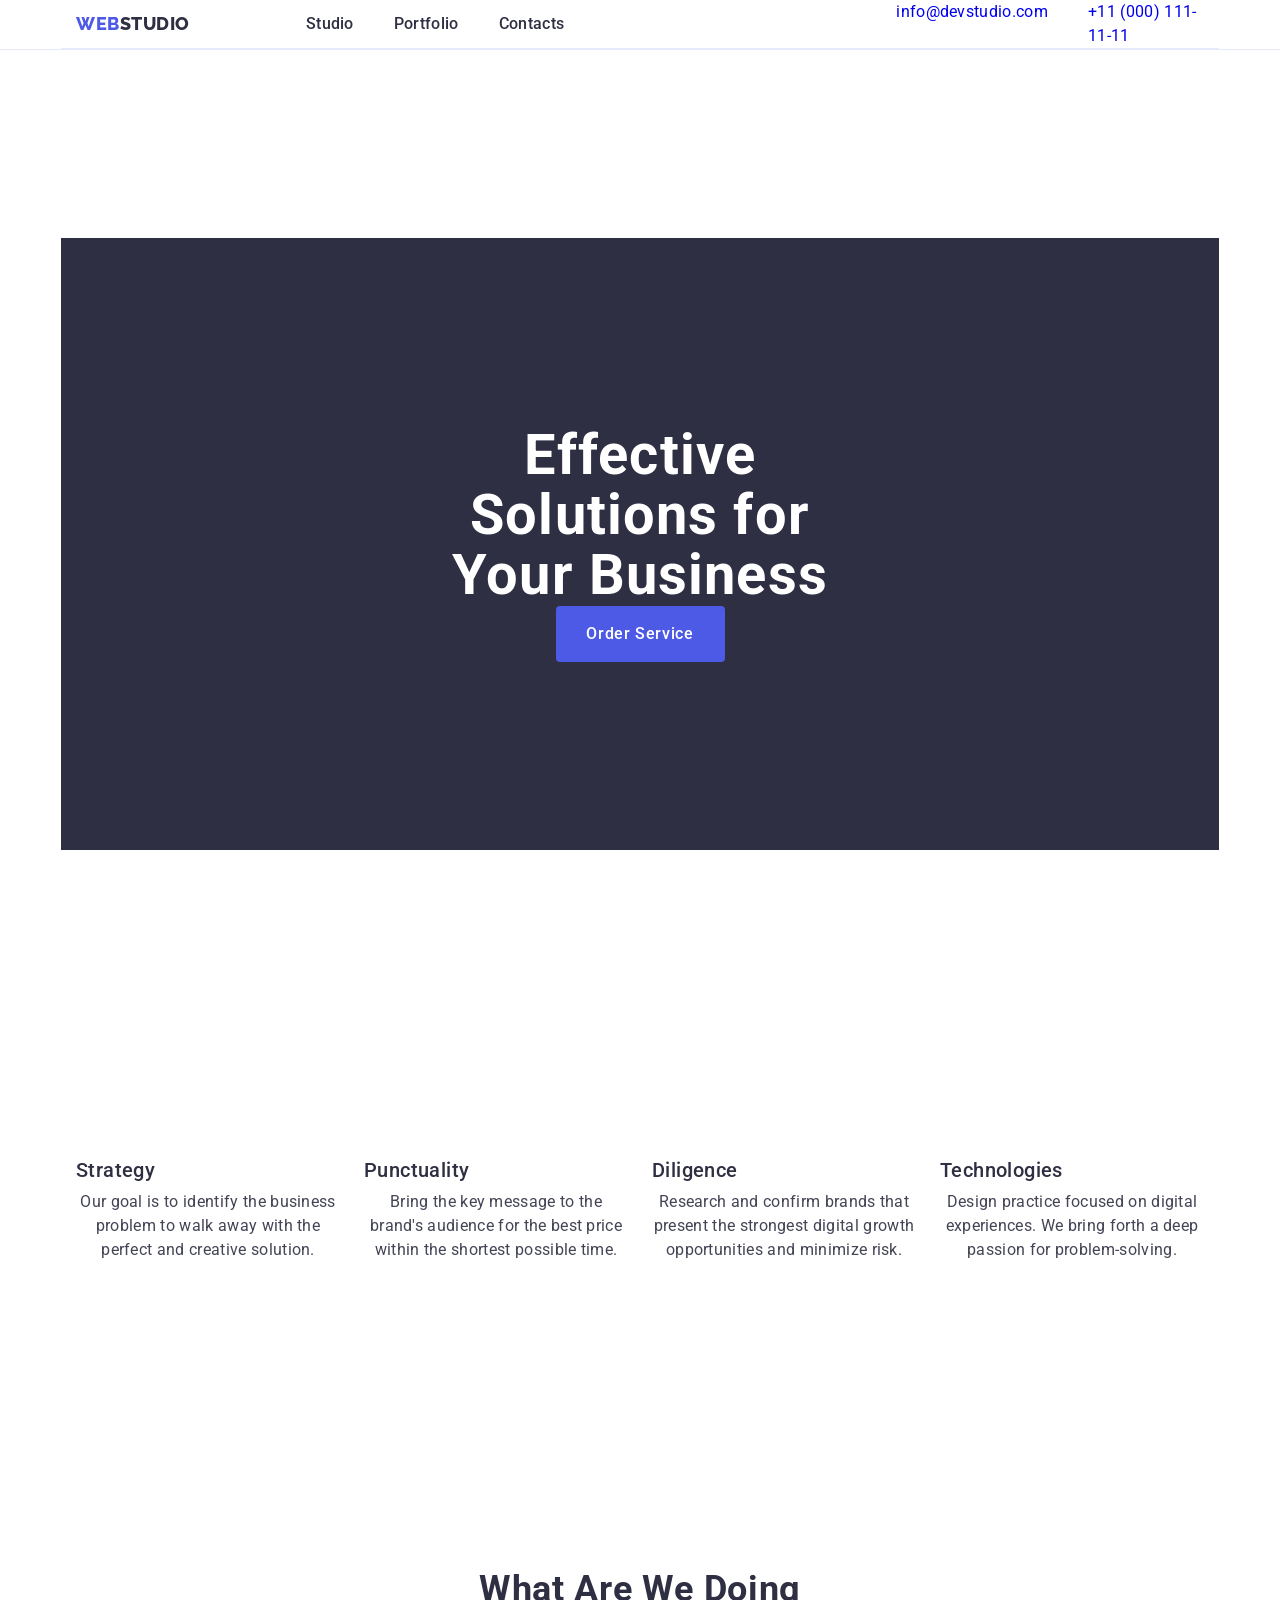
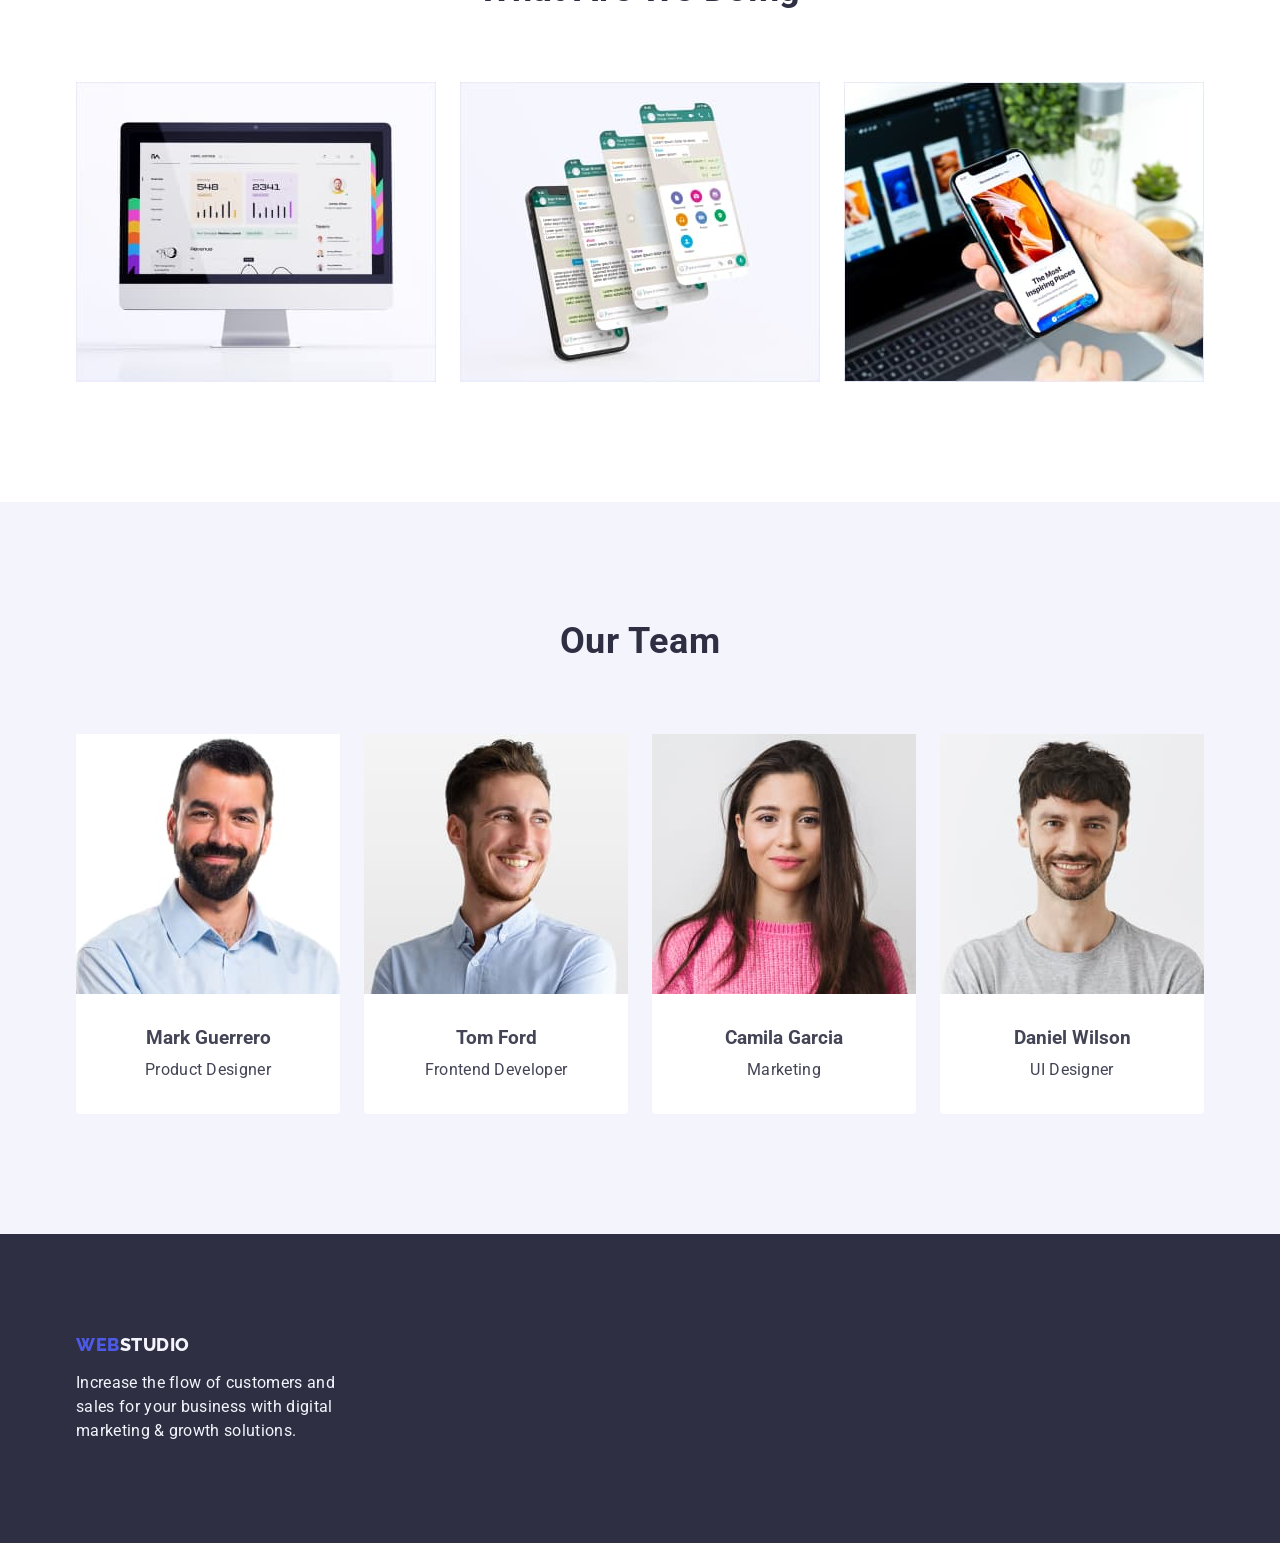
==== index.html @ 6be4f55e "17.12 last" ====
<!DOCTYPE html>
<html lang="en">
  <head>
    <meta charset="UTF-8" />
    <meta name="viewport" content="width=device-width, initial-scale=1.0" />
    <title>Studio</title>
    <link rel="preconnect" href="https://fonts.googleapis.com" />
    <link rel="preconnect" href="https://fonts.gstatic.com" crossorigin />
    <link
      rel="stylesheet"
      href="https://cdnjs.cloudflare.com/ajax/libs/modern-normalize/2.0.0/modern-normalize.min.css"
    />
    <link
      href="https://fonts.googleapis.com/css2?family=Raleway:wght@800&family=Roboto:wght@400;500;700;900&display=swap"
      rel="stylesheet"
    />
    <link rel="stylesheet" href="./css/styles.css" />
  </head>
  <body>
    <header class="header-zero">
      <div class="header container">
        <nav class="menu">
          <a class="logo link" href="./index.html"
            >Web<span class="studio">Studio</span></a
          >
          <ul class="list list-menu">
            <li>
              <a class="list-nav link" href="./index.html">Studio</a>
            </li>
            <li>
              <a class="list-nav link" href="./portfolio.html">Portfolio</a>
            </li>
            <li><a class="list-nav link" href="">Contacts</a></li>
          </ul>
        </nav>
        <address class="adress">
          <ul class="adress-list list">
            <li class="adress-adds">
              <a class="link" href="mailto:info@devstudio.com"
                >info@devstudio.com</a
              >
            </li>
            <li class="adress-adds">
              <a class="link" href="tel:+110001111111">+11 (000) 111-11-11</a>
            </li>
          </ul>
        </address>
      </div>
    </header>
    <main>
      <section class="section">
        <div class="container section-one">
          <h1 class="header-one container">
            Effective Solutions for Your Business
          </h1>
          <button class="button-one" type="button">Order Service</button>
        </div>
      </section>
      <section class="section-two section">
        <div class="container">
          <h2 class="visually-hidden">Our strengths</h2>
          <ul class="list list-one">
            <li class="list-ones">
              <h3 class="header-two">Strategy</h3>
              <p class="section-two-text">
                Our goal is to identify the business problem to walk away with
                the perfect and creative solution.
              </p>
            </li>
            <li class="list-ones">
              <h3 class="header-two">Punctuality</h3>
              <p class="section-two-text">
                Bring the key message to the brand's audience for the best price
                within the shortest possible time.
              </p>
            </li>
            <li class="list-ones">
              <h3 class="header-two">Diligence</h3>
              <p class="section-two-text">
                Research and confirm brands that present the strongest digital
                growth opportunities and minimize risk.
              </p>
            </li>
            <li class="list-ones">
              <h3 class="header-two">Technologies</h3>
              <p class="section-two-text">
                Design practice focused on digital experiences. We bring forth a
                deep passion for problem-solving.
              </p>
            </li>
          </ul>
        </div>
      </section>
      <section class="section-three section">
        <div class="container">
          <h2 class="header-three">What are we doing</h2>
          <ul class="list list-one">
            <li class="list-ones">
              <img
                src="./images/img.a.a.jpg"
                alt="computer"
                width="360"
                height="300"
              />
            </li>
            <li class="list-ones">
              <img
                src="./images/img.a.b.jpg"
                alt="phone wallpaper"
                width="360"
                height="300"
              />
            </li>
            <li class="list-ones">
              <img
                src="./images/img.a.c.jpg"
                alt=" phone wallpaper"
                width="360"
                height="300"
              />
            </li>
          </ul>
        </div>
      </section>
      <section class="section-four section">
        <div class="container">
          <h2 class="header-three">Our Team</h2>
          <ul class="list list-one">
            <li class="photo-employee">
              <img
                src="./images/img.a.d.jpg"
                alt="Photo of Mark Guerrero"
                width="264"
                height="260"
              />
              <div class="name">
                <h3 class="header-three-a">Mark Guerrero</h3>
                <p class="section-two-text">Product Designer</p>
              </div>
            </li>
            <li class="photo-employee">
              <img
                src="./images/img.a.e.jpg"
                alt="Photo of Tom Ford"
                width="264"
                height="260"
              />
              <div class="name">
                <h3 class="header-three-a">Tom Ford</h3>
                <p class="section-two-text">Frontend Developer</p>
              </div>
            </li>
            <li class="photo-employee">
              <img
                src="./images/img.a.f.jpg"
                alt="Photo of Camila Garcia"
                width="264"
                height="260"
              />
              <div class="name">
                <h3 class="header-three-a">Camila Garcia</h3>
                <p class="section-two-text">Marketing</p>
              </div>
            </li>
            <li class="photo-employee">
              <img
                src="./images/img.a.g.jpg"
                alt="Daniel Wilson"
                width="264"
                height="260"
              />
              <div class="name">
                <h3 class="header-three-a">Daniel Wilson</h3>
                <p class="section-two-text">UI Designer</p>
              </div>
            </li>
          </ul>
        </div>
      </section>
    </main>
    <footer class="footer">
      <div class="container">
        <a class="link logo logo-bottom" href="./index.html"
          >Web<span class="studio-a">Studio</span></a
        >
        <p class="footer-text-a">
          Increase the flow of customers and <br />
          sales for your business with digital<br />
          marketing & growth solutions.
        </p>
      </div>
    </footer>
  </body>
</html>
---- css/styles.css ----
:root {
  --primary-brand: #4d5ae5;
  --pressed-state: #404bbf;
  --dark: #2e2f42;
  --adress: #fafafe;
  --white: #fff;
  --SLATE: #434455;
  --cloud: #f4f4fd;
  --cornflower: #e7e9fc;
}
* {
  margin: 0;
  padding: 0;
}
body {
  font-family: "Roboto", sans-serif;
  color: var(--SLATE, #434455);
  line-height: 24px;
  background-color: #fff;
}
ul {
  list-style-type: none;
}
img {
  display: block;
}
.adress {
  font-style: normal;
  padding: 24 0;
}
.adress-adds {
  letter-spacing: 0.02em;
  color: var(--SLATE);
  font-size: 16px;
  line-height: 1.5;
}
.adress-adds:hover {
  color: var(--pressed-state);
}
.adress-adds:focus {
  color: var(--pressed-state);
}
.adress-list {
  gap: 40px;
  display: flex;
}
.button-one {
  background-color: var(--primary-brand);
  font-family: Roboto, sans-serif;
  font-size: 16px;
  font-weight: 500;
  letter-spacing: 0.04em;
  line-height: 1.5;
  color: var(--white);
  text-align: center;
  cursor: pointer;
  display: block;
  min-width: 169px;
  height: 56px;
  border: none;
  border-radius: 4px;
  margin: 0 auto;
}
.button-one:hover {
  background-color: var(--pressed-state);
}
.button-one:focus {
  background-color: var(--pressed-state);
}
.button {
  background-color: var(--cloud);
  font-family: Roboto, sans-serif;
  font-size: 16px;
  font-weight: 500;
  letter-spacing: 0.04em;
  line-height: 1.5;
  color: var(--primary-brand);
  text-align: center;
  cursor: pointer;
  padding: 12px 24px 12px;
  border: 1px solid var(--cornflower);
  border-radius: 4px;
}
.button:hover {
  color: var(--white);
  background-color: var(--pressed-state);
  border: 1px solid transparent;
}
.button:focus {
  color: var(--white);
  background-color: var(--pressed-state);
  padding: 100px 0 100px;
  border: 1px solid transparent;
}
.border {
  padding: 32px 16px;
  border: 1px solid var(--cornflower);
  border-top: none;
}
.container {
  margin: 0 auto;
  justify-content: center;
  width: 1158px;
  padding: 0 15px;
}
.footer {
  background-color: var(--dark);
  padding: 100px 0 100px;
}

.footer-text-a {
  color: var(--cloud, #f4f4fd);
  line-height: 1.5;
  letter-spacing: 0.02em;
  max-width: 264px;
}
.header-zero {
  border-bottom: 1px solid #e7e9fc;
}
.header {
  list-style: none;
  display: flex;
  margin: 0 auto;
  border-bottom: 1px solid var(--CORNFLOWER, #e7e9fc);
  background: var(--WHITE, #fff);
  gap: 332px;
}
.header-one {
  font-size: 56px;
  line-height: 1.07;
  text-align: center;
  letter-spacing: 0.02em;
  color: var(--white);
  max-width: 496px;
  margin-bottom: 8px;
  margin: 0 auto;
}

.header-two {
  font-weight: 500;
  font-size: 20px;
  line-height: 1.2;
  letter-spacing: 0.02em;
  color: var(--dark);
  margin-bottom: 8px;
}
.header-three {
  font-size: 36px;
  line-height: 1.11;
  text-align: center;
  letter-spacing: 0.02em;
  text-transform: capitalize;
  color: var(--dark);
  margin-bottom: 72px;
}
.header-three-a {
  margin-bottom: 8px;
  text-align: center;
}
.header-four {
  font-weight: 500;
  font-size: 20px;
  line-height: 1.2;
  letter-spacing: 0.02em;
  color: var(--dark);
}
.list {
  list-style: none;
  display: flex;
  flex-direction: row;
}
.list-menu {
  display: flex;
  gap: 40px;
}

.list-one {
  display: flex;
  gap: 24px;
}
.list-two {
  display: flex;
  gap: 24px;
  margin-bottom: 72px;
  justify-content: center;
}
.list-three {
  display: flex;
  flex-wrap: wrap;
  column-gap: 24px;
  row-gap: 48px;
}
.list-threes {
  width: calc((100% - 48px) / 3);
}
.list-ones {
  width: calc((100% - 3 * 16px) / 3);
}
.list-twos {
  width: calc((100% - 72px) / 4);
  border-radius: 0px 0px 4px 4px;
}
.list-nav {
  color: var(--SLATE);
  font-weight: 500;
  font-size: 16px;
  line-height: 1.5;
  letter-spacing: 0.02em;
  color: var(--dark);
  padding: 24px 0 24px;
}
.list-nav:hover {
  color: var(--pressed-state);
}
.list-nav:focus {
  color: var(--pressed-state);
}
.link {
  text-decoration: none;
}
.logo {
  font-family: "Raleway", sans-serif;
  font-weight: 800;
  font-size: 18px;
  line-height: 1.17;
  letter-spacing: 0.03em;
  text-transform: uppercase;
  color: var(--primary-brand, #4d5ae5);
  margin-right: 76px;
}
.logo-bottom {
  display: inline-block;
  margin-bottom: 16px;
}
.menu {
  display: flex;
  align-items: center;
  gap: 40px;
}
.name {
  padding: 32px 0px;
}
.photo-employee {
  background-color: var(--white);
  width: calc((100% - 72px) / 4);
  border-radius: 0px 0px 4px 4px;
}
.photo-title {
  font-weight: 500;
  font-size: 20px;
  line-height: 1.2;
  letter-spacing: 0.02em;
  color: var(--dark);
  margin-bottom: 8px;
}
.photo-type {
  font-size: 16px;
  line-height: 1.5;
  letter-spacing: 0.02em;
  color: var(--SLATE);
}
.section {
  padding: 188px 0;
}
.section-a {
  padding-top: 96px;
  padding-bottom: 120px;
}
.section-one {
  background-color: var(--dark);
  padding-top: 188px;
  padding-bottom: 188px;
}
.section-two {
  padding: 120px 0;
}
.section-two-text {
  font-size: 16px;
  line-height: 1.5;
  letter-spacing: 0.02em;
  color: var(--SLATE);
  text-align: center;
}
.section-three {
  padding-bottom: 120px;
}
.section-four {
  background-color: var(--cloud);
  padding: 120px 0 120px;
}
.studio {
  color: var(--dark, #2e2f42);
}
.studio-a {
  color: var(--cloud);
}
.visually-hidden {
  position: absolute;
  width: 1px;
  height: 1px;
  margin: -1px;
  border: 0;
  padding: 0;
  white-space: nowrap;
  clip-path: inset(100%);
  clip: rect(0 0 0 0);
  overflow: hidden;
}
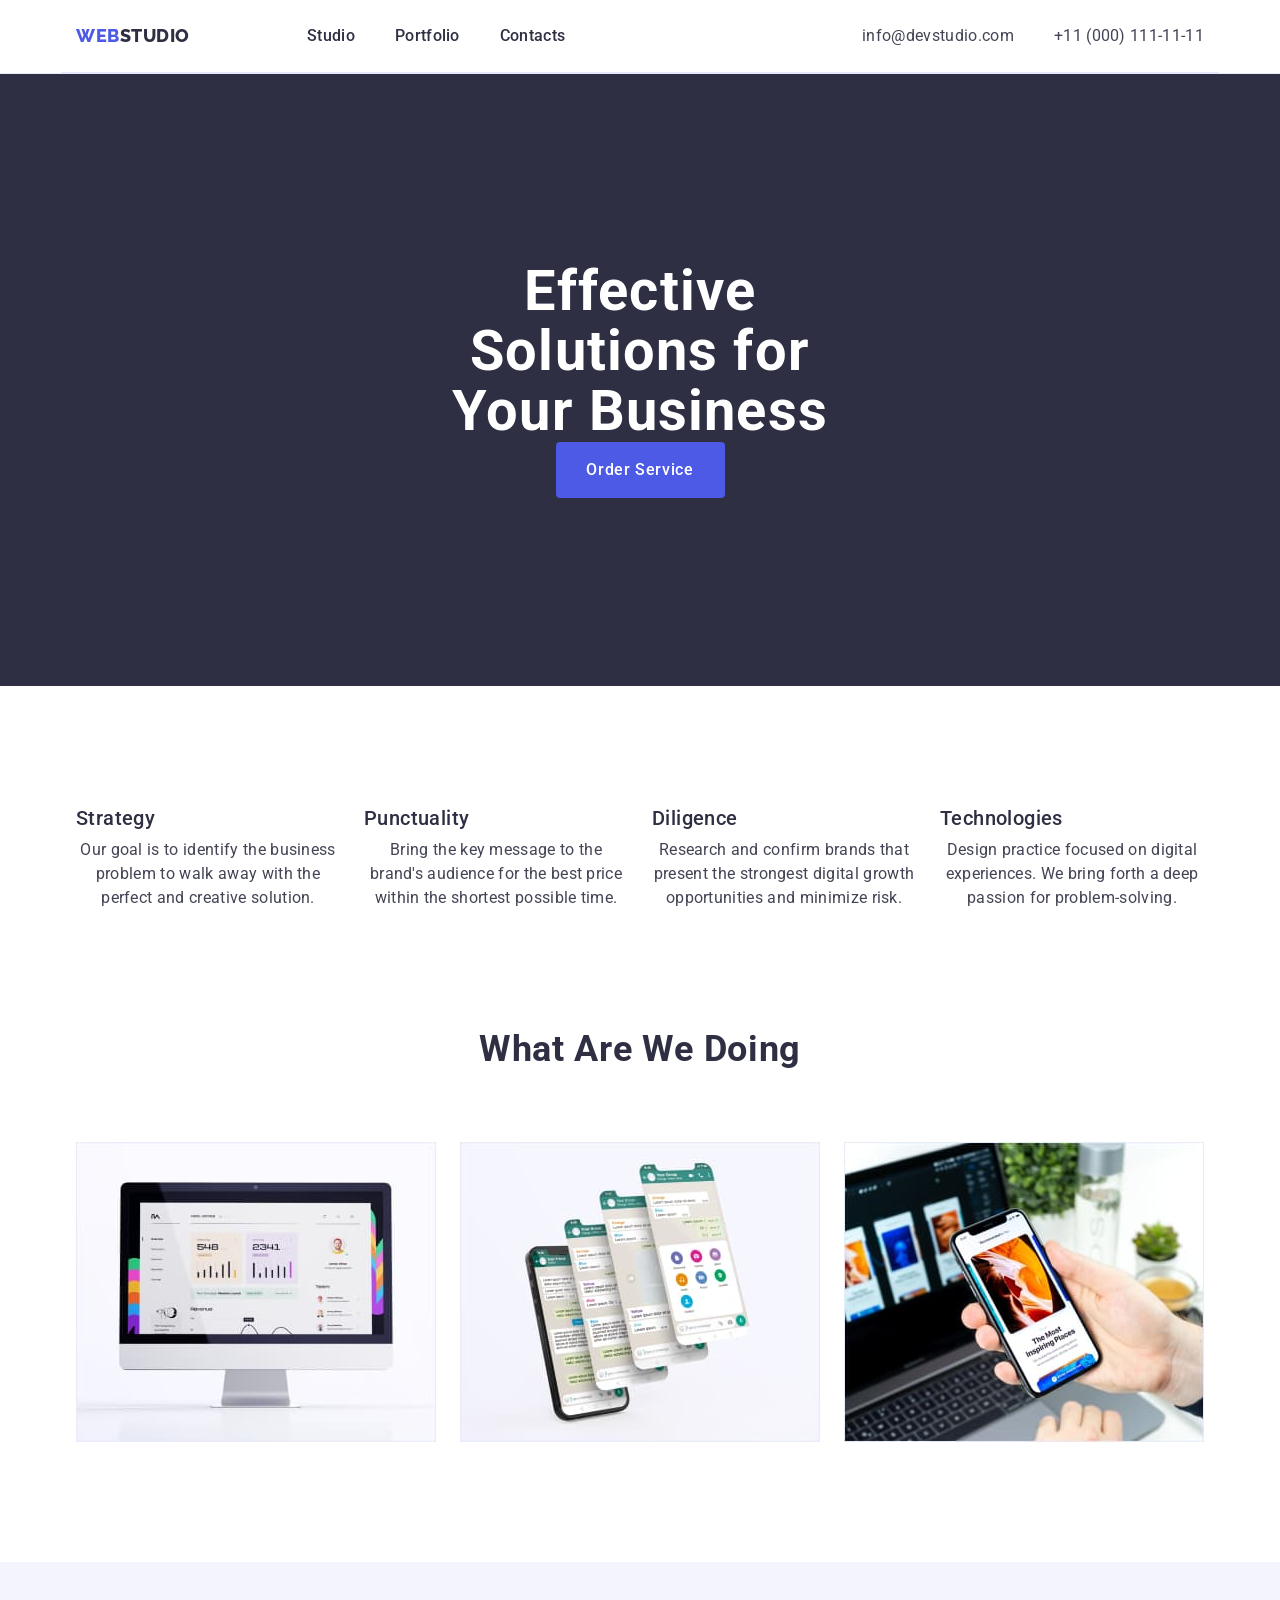
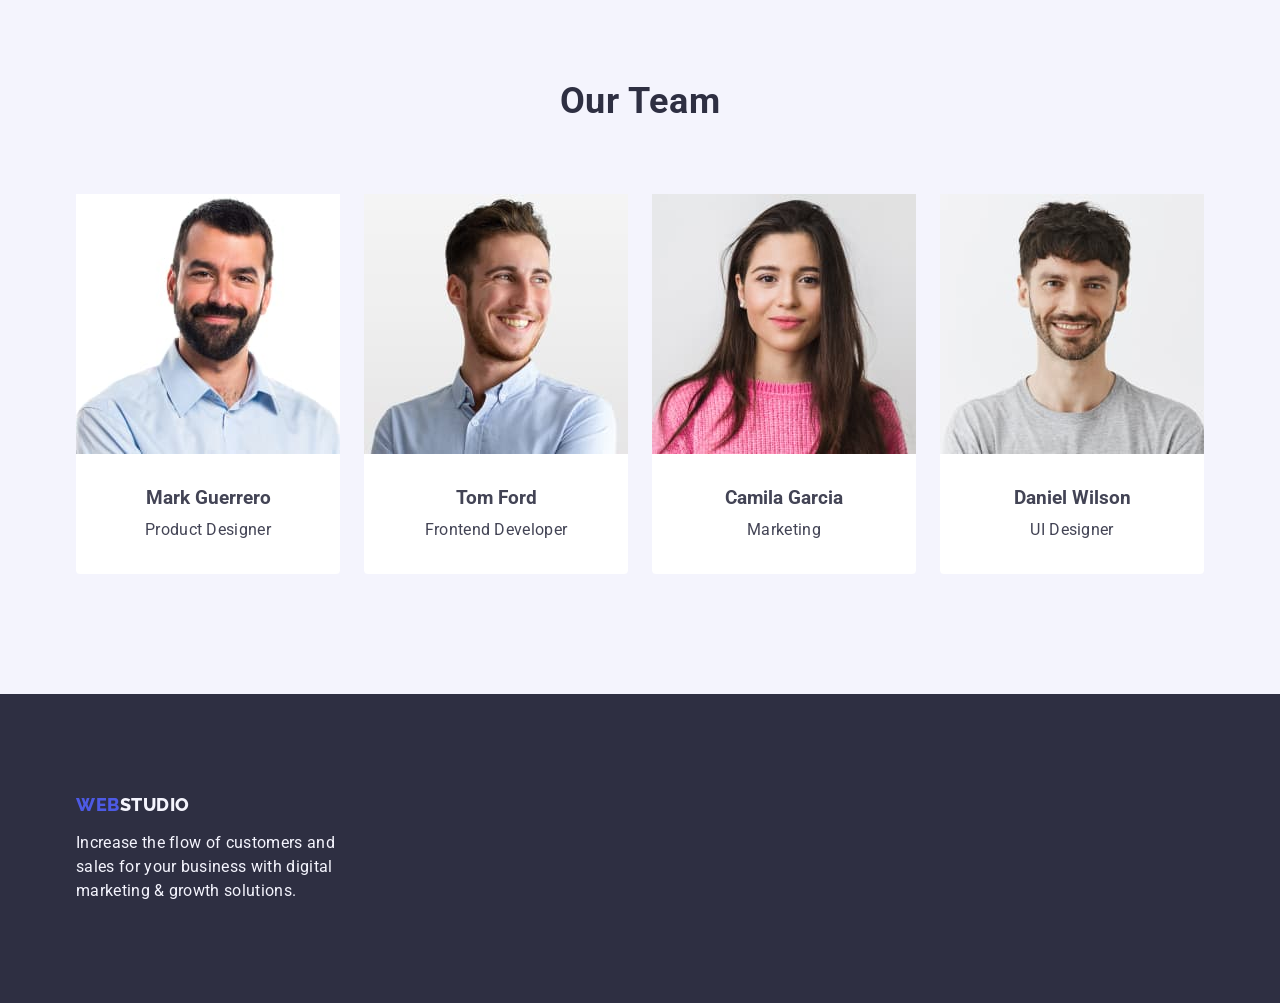
==== commit ad6771ac: "31.12" ====
--- a/index.html
+++ b/index.html
@@ -35,28 +35,30 @@
         </nav>
         <address class="adress">
           <ul class="adress-list list">
-            <li class="adress-adds">
-              <a class="link" href="mailto:info@devstudio.com"
+            <li>
+              <a class="link address-link" href="mailto:info@devstudio.com"
                 >info@devstudio.com</a
               >
             </li>
-            <li class="adress-adds">
-              <a class="link" href="tel:+110001111111">+11 (000) 111-11-11</a>
+            <li>
+              <a class="link address-link" href="tel:+110001111111"
+                >+11 (000) 111-11-11</a
+              >
             </li>
           </ul>
         </address>
       </div>
     </header>
     <main>
-      <section class="section">
-        <div class="container section-one">
+      <section class="section-one">
+        <div class="container">
           <h1 class="header-one container">
             Effective Solutions for Your Business
           </h1>
           <button class="button-one" type="button">Order Service</button>
         </div>
       </section>
-      <section class="section-two section">
+      <section class="section-two">
         <div class="container">
           <h2 class="visually-hidden">Our strengths</h2>
           <ul class="list list-one">
@@ -91,7 +93,7 @@
           </ul>
         </div>
       </section>
-      <section class="section-three section">
+      <section class="section-three">
         <div class="container">
           <h2 class="header-three">What are we doing</h2>
           <ul class="list list-one">
@@ -122,7 +124,7 @@
           </ul>
         </div>
       </section>
-      <section class="section-four section">
+      <section class="section-four">
         <div class="container">
           <h2 class="header-three">Our Team</h2>
           <ul class="list list-one">
--- a/css/styles.css
+++ b/css/styles.css
@@ -28,21 +28,18 @@
   font-style: normal;
   padding: 24 0;
 }
-.adress-adds {
-  letter-spacing: 0.02em;
+.address-link {
   color: var(--SLATE);
-  font-size: 16px;
-  line-height: 1.5;
-}
-.adress-adds:hover {
-  color: var(--pressed-state);
-}
-.adress-adds:focus {
+  letter-spacing: 0.02em;
+}
+.address-link:hover {
   color: var(--pressed-state);
 }
 .adress-list {
   gap: 40px;
   display: flex;
+  align-items: center;
+  flex-wrap: nowrap;
 }
 .button-one {
   background-color: var(--primary-brand);
@@ -118,12 +115,12 @@
   border-bottom: 1px solid #e7e9fc;
 }
 .header {
-  list-style: none;
   display: flex;
   margin: 0 auto;
   border-bottom: 1px solid var(--CORNFLOWER, #e7e9fc);
   background: var(--WHITE, #fff);
-  gap: 332px;
+  justify-content: space-between;
+  align-items: center;
 }
 .header-one {
   font-size: 56px;
@@ -172,6 +169,7 @@
 .list-menu {
   display: flex;
   gap: 40px;
+  margin-left: 0;
 }
 
 .list-one {
@@ -201,13 +199,13 @@
   border-radius: 0px 0px 4px 4px;
 }
 .list-nav {
-  color: var(--SLATE);
   font-weight: 500;
   font-size: 16px;
   line-height: 1.5;
   letter-spacing: 0.02em;
   color: var(--dark);
   padding: 24px 0 24px;
+  display: inline-block;
 }
 .list-nav:hover {
   color: var(--pressed-state);
@@ -227,6 +225,7 @@
   text-transform: uppercase;
   color: var(--primary-brand, #4d5ae5);
   margin-right: 76px;
+  width: 115px;
 }
 .logo-bottom {
   display: inline-block;
@@ -258,9 +257,6 @@
   line-height: 1.5;
   letter-spacing: 0.02em;
   color: var(--SLATE);
-}
-.section {
-  padding: 188px 0;
 }
 .section-a {
   padding-top: 96px;
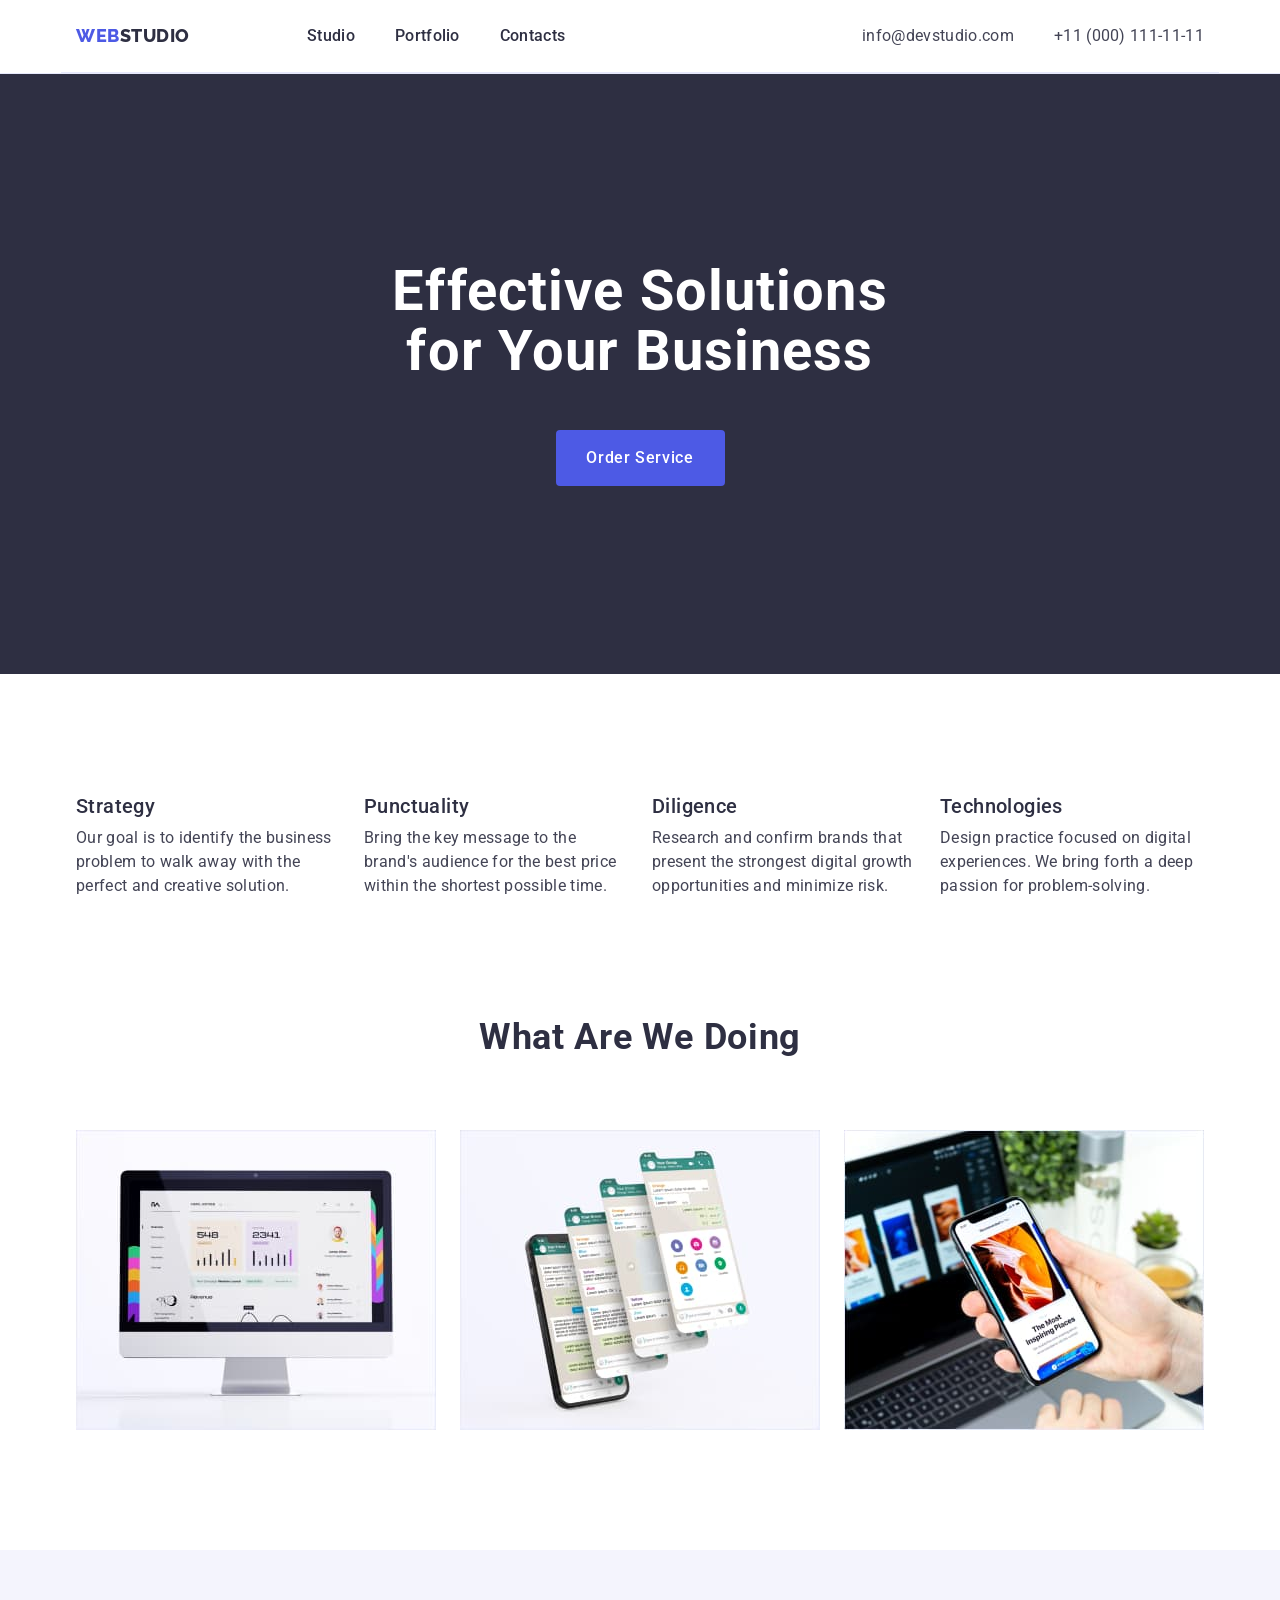
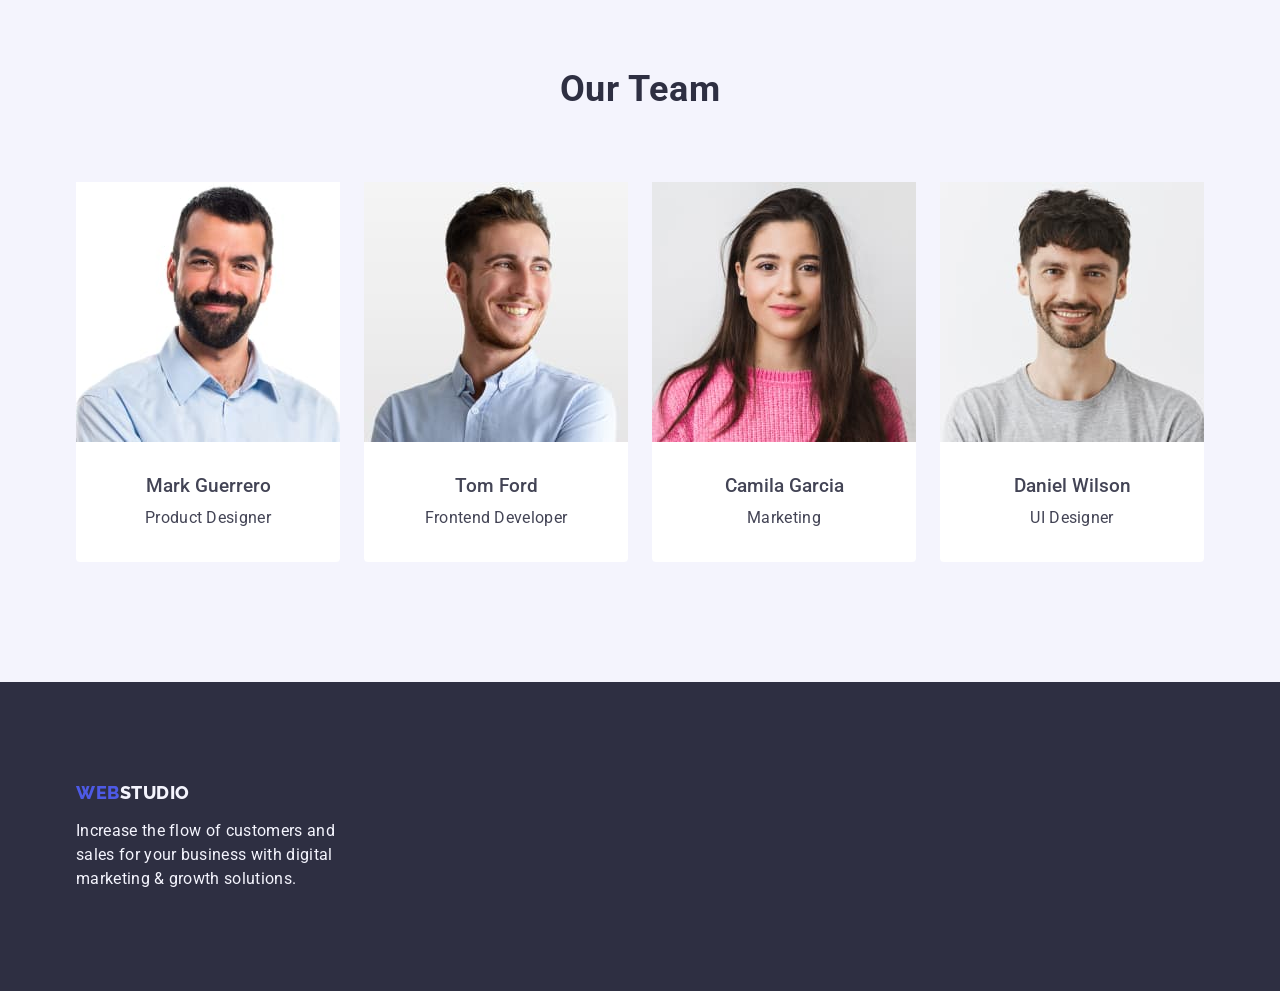
==== commit 1d66ceda: "01.01" ====
--- a/index.html
+++ b/index.html
@@ -52,9 +52,7 @@
     <main>
       <section class="section-one">
         <div class="container">
-          <h1 class="header-one container">
-            Effective Solutions for Your Business
-          </h1>
+          <h1 class="header-one">Effective Solutions for Your Business</h1>
           <button class="button-one" type="button">Order Service</button>
         </div>
       </section>
--- a/css/styles.css
+++ b/css/styles.css
@@ -129,8 +129,7 @@
   letter-spacing: 0.02em;
   color: var(--white);
   max-width: 496px;
-  margin-bottom: 8px;
-  margin: 0 auto;
+  margin: 0 auto 48px;
 }
 
 .header-two {
@@ -153,6 +152,7 @@
 .header-three-a {
   margin-bottom: 8px;
   text-align: center;
+  font-weight: 500;
 }
 .header-four {
   font-weight: 500;
@@ -238,6 +238,7 @@
 }
 .name {
   padding: 32px 0px;
+  text-align: center;
 }
 .photo-employee {
   background-color: var(--white);
@@ -275,7 +276,6 @@
   line-height: 1.5;
   letter-spacing: 0.02em;
   color: var(--SLATE);
-  text-align: center;
 }
 .section-three {
   padding-bottom: 120px;
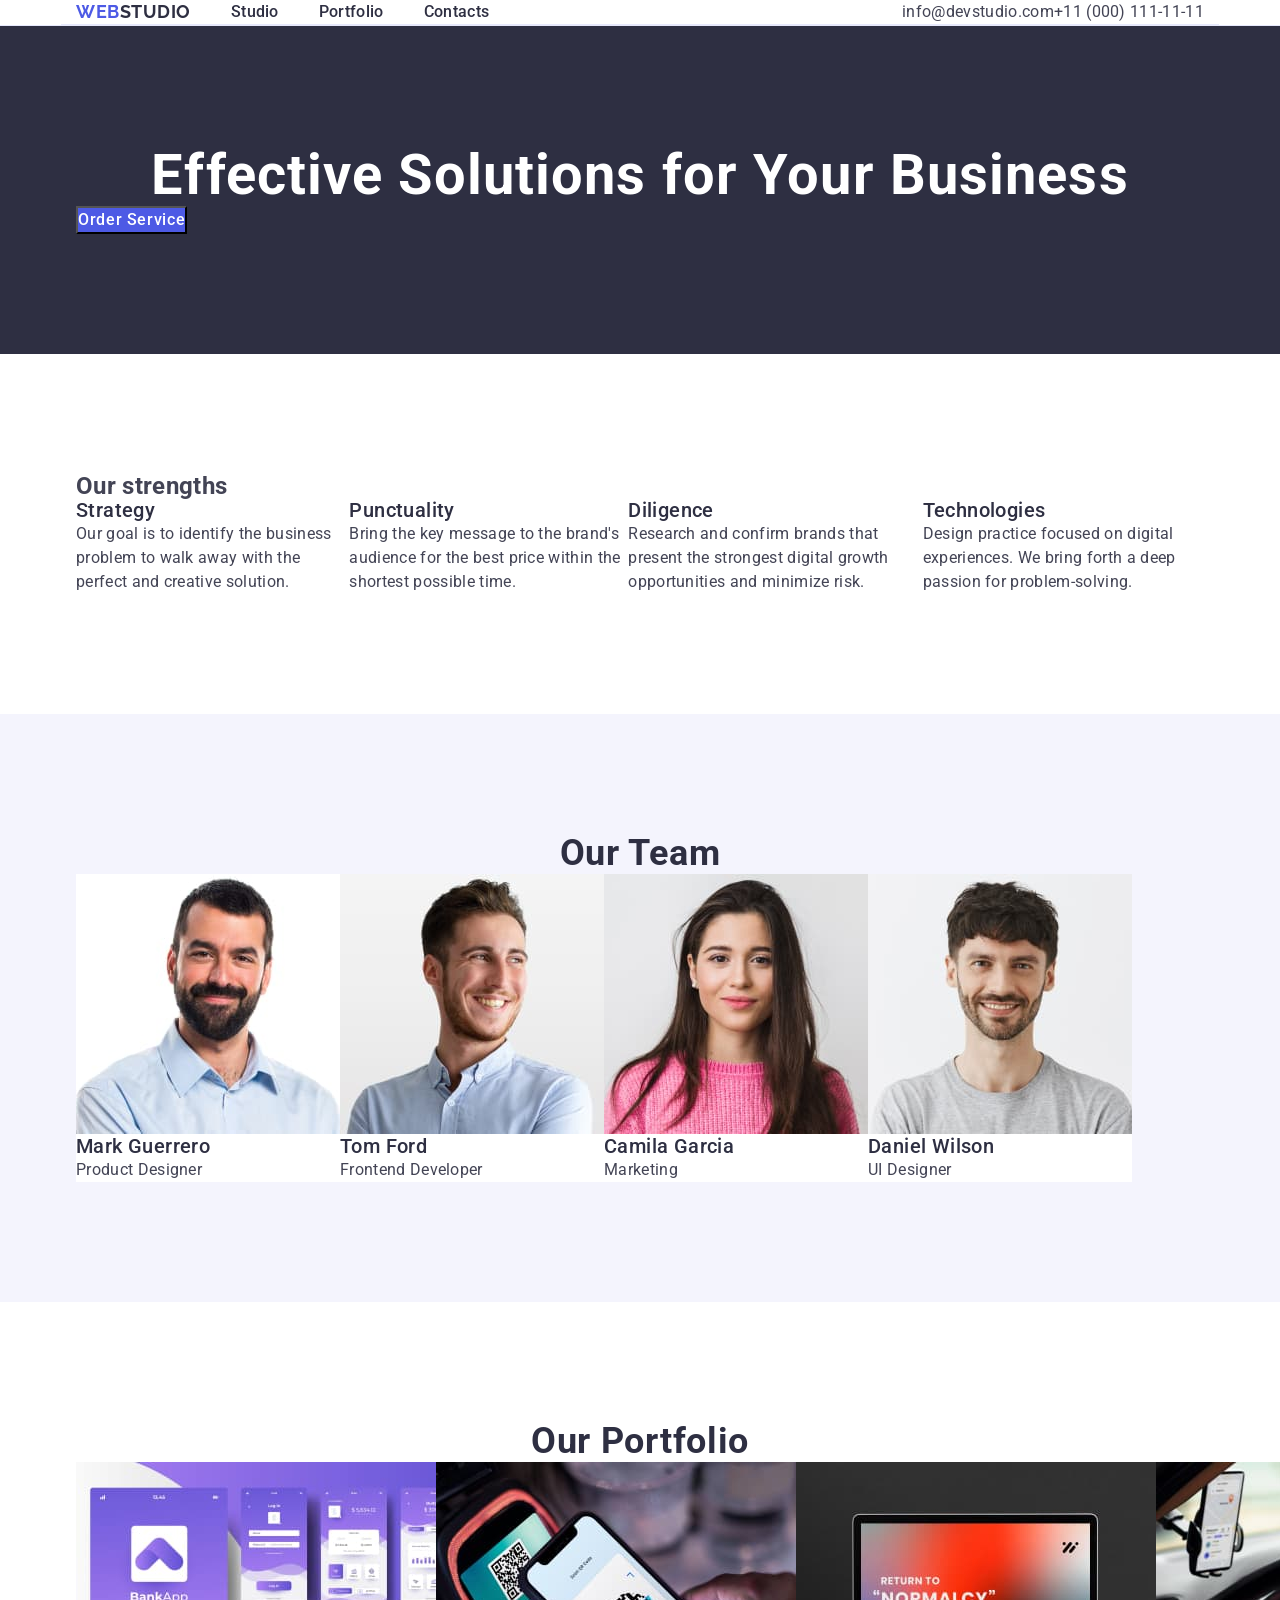
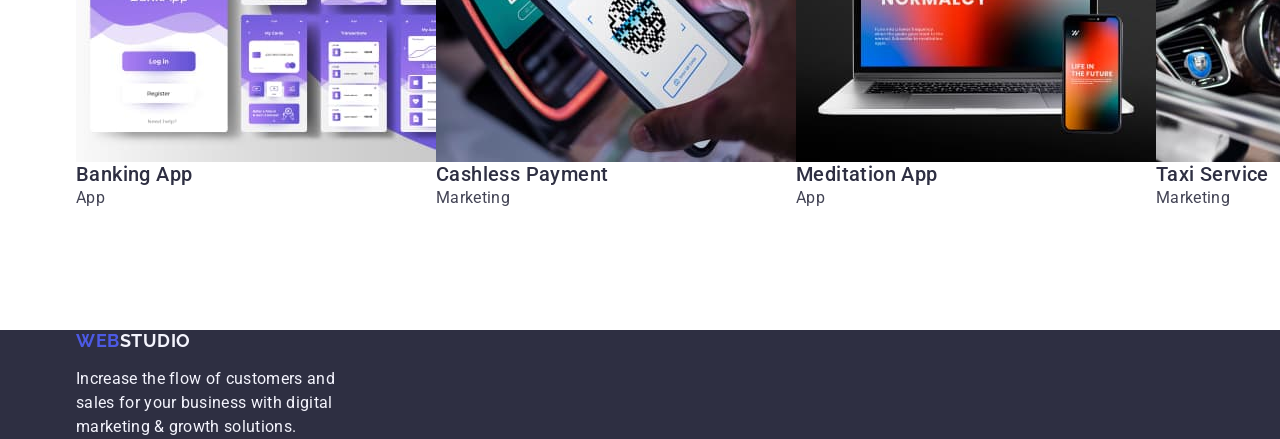
==== commit 2cf87772: "05.03" ====
--- a/index.html
+++ b/index.html
@@ -18,30 +18,26 @@
   </head>
   <body>
     <header class="header-zero">
-      <div class="header container">
-        <nav class="menu">
+      <div class="container header">
+        <nav class="navigation">
           <a class="logo link" href="./index.html"
             >Web<span class="studio">Studio</span></a
           >
           <ul class="list list-menu">
-            <li>
-              <a class="list-nav link" href="./index.html">Studio</a>
-            </li>
-            <li>
-              <a class="list-nav link" href="./portfolio.html">Portfolio</a>
-            </li>
-            <li><a class="list-nav link" href="">Contacts</a></li>
+            <li><a class="link link-menu" href="./index.html">Studio</a></li>
+            <li><a class="link link-menu" href="">Portfolio</a></li>
+            <li><a class="link link-menu" href="">Contacts</a></li>
           </ul>
         </nav>
         <address class="adress">
-          <ul class="adress-list list">
+          <ul class="list">
             <li>
-              <a class="link address-link" href="mailto:info@devstudio.com"
+              <a class="link contacts" href="mailto:info@devstudio.com"
                 >info@devstudio.com</a
               >
             </li>
             <li>
-              <a class="link address-link" href="tel:+110001111111"
+              <a class="link contacts" href="tel:+110001111111"
                 >+11 (000) 111-11-11</a
               >
             </li>
@@ -50,40 +46,40 @@
       </div>
     </header>
     <main>
-      <section class="section-one">
+      <section class="section section-one">
         <div class="container">
-          <h1 class="header-one">Effective Solutions for Your Business</h1>
-          <button class="button-one" type="button">Order Service</button>
+          <h1 class="name">Effective Solutions for Your Business</h1>
+          <button class="button" type="button">Order Service</button>
         </div>
       </section>
-      <section class="section-two">
+      <section class="section section-two">
         <div class="container">
-          <h2 class="visually-hidden">Our strengths</h2>
-          <ul class="list list-one">
-            <li class="list-ones">
-              <h3 class="header-two">Strategy</h3>
-              <p class="section-two-text">
+          <h2>Our strengths</h2>
+          <ul class="list">
+            <li>
+              <h3 class="strengths-title">Strategy</h3>
+              <p class="strengths-description">
                 Our goal is to identify the business problem to walk away with
                 the perfect and creative solution.
               </p>
             </li>
-            <li class="list-ones">
-              <h3 class="header-two">Punctuality</h3>
-              <p class="section-two-text">
+            <li>
+              <h3 class="strengths-title">Punctuality</h3>
+              <p class="strengths-description">
                 Bring the key message to the brand's audience for the best price
                 within the shortest possible time.
               </p>
             </li>
-            <li class="list-ones">
-              <h3 class="header-two">Diligence</h3>
-              <p class="section-two-text">
+            <li>
+              <h3 class="strengths-title">Diligence</h3>
+              <p class="strengths-description">
                 Research and confirm brands that present the strongest digital
                 growth opportunities and minimize risk.
               </p>
             </li>
-            <li class="list-ones">
-              <h3 class="header-two">Technologies</h3>
-              <p class="section-two-text">
+            <li>
+              <h3 class="strengths-title">Technologies</h3>
+              <p class="strengths-description">
                 Design practice focused on digital experiences. We bring forth a
                 deep passion for problem-solving.
               </p>
@@ -91,88 +87,94 @@
           </ul>
         </div>
       </section>
-      <section class="section-three">
+      <section class="section section-three">
         <div class="container">
-          <h2 class="header-three">What are we doing</h2>
-          <ul class="list list-one">
-            <li class="list-ones">
+          <h2 class="section-title">Our Team</h2>
+          <ul class="list">
+            <li class="team-list">
               <img
-                src="./images/img.a.a.jpg"
-                alt="computer"
-                width="360"
-                height="300"
+                src="./images/img_4.jpg"
+                width="264"
+                alt="Photo of Mark Guerrero"
               />
+              <h3 class="employee-name">Mark Guerrero</h3>
+              <p class="employee-position">Product Designer</p>
             </li>
-            <li class="list-ones">
+            <li class="team-list">
               <img
-                src="./images/img.a.b.jpg"
-                alt="phone wallpaper"
-                width="360"
-                height="300"
+                src="./images/img_5.jpg"
+                width="264"
+                alt="Photo of Tom Ford"
               />
+              <h3 class="employee-name">Tom Ford</h3>
+              <p class="employee-position">Frontend Developer</p>
             </li>
-            <li class="list-ones">
+            <li class="team-list">
               <img
-                src="./images/img.a.c.jpg"
-                alt=" phone wallpaper"
-                width="360"
-                height="300"
+                src="./images/img_6.jpg"
+                width="264"
+                alt="Photo of Camila Garcia"
               />
+              <h3 class="employee-name">Camila Garcia</h3>
+              <p class="employee-position">Marketing</p>
+            </li>
+            <li class="team-list">
+              <img
+                src="./images/img_7.jpg"
+                width="264"
+                alt="Photo of Daniel Wilson"
+              />
+              <h3 class="employee-name">Daniel Wilson</h3>
+              <p class="employee-position">UI Designer</p>
             </li>
           </ul>
         </div>
       </section>
-      <section class="section-four">
+      <section class="section section-four">
         <div class="container">
-          <h2 class="header-three">Our Team</h2>
-          <ul class="list list-one">
-            <li class="photo-employee">
+          <h2 class="section-title">Our Portfolio</h2>
+          <ul class="list">
+            <li>
+              <img src="./images/imga.jpg" width="360" alt="Apps wallpaper" />
+              <h3 class="photo-title">Banking App</h3>
+              <p class="photo-mark">App</p>
+            </li>
+            <li>
               <img
-                src="./images/img.a.d.jpg"
-                alt="Photo of Mark Guerrero"
-                width="264"
-                height="260"
+                src="./images/imgb.jpg"
+                width="360"
+                alt="Payment with phone"
               />
-              <div class="name">
-                <h3 class="header-three-a">Mark Guerrero</h3>
-                <p class="section-two-text">Product Designer</p>
-              </div>
+              <h3 class="photo-title">Cashless Payment</h3>
+              <p class="photo-mark">Marketing</p>
             </li>
-            <li class="photo-employee">
+            <li>
               <img
-                src="./images/img.a.e.jpg"
-                alt="Photo of Tom Ford"
-                width="264"
-                height="260"
+                src="./images/imgc.jpg"
+                width="360"
+                alt="Laptop and smart phone"
               />
-              <div class="name">
-                <h3 class="header-three-a">Tom Ford</h3>
-                <p class="section-two-text">Frontend Developer</p>
-              </div>
+              <h3 class="photo-title">Meditation App</h3>
+              <p class="photo-mark">App</p>
             </li>
-            <li class="photo-employee">
+            <li>
+              <img src="./images/imgd.jpg" width="360" alt="Car" />
+              <h3 class="photo-title">Taxi Service</h3>
+              <p class="photo-mark">Marketing</p>
+            </li>
+            <li>
+              <img src="./images/imge.jpg" width="360" alt="Phone wallpapers" />
+              <h3 class="photo-title">Screen Illustrations</h3>
+              <p class="photo-mark">Design</p>
+            </li>
+            <li>
               <img
-                src="./images/img.a.f.jpg"
-                alt="Photo of Camila Garcia"
-                width="264"
-                height="260"
+                src="./images/imgf.jpg"
+                width="360"
+                alt="Girl in the orange sweater"
               />
-              <div class="name">
-                <h3 class="header-three-a">Camila Garcia</h3>
-                <p class="section-two-text">Marketing</p>
-              </div>
-            </li>
-            <li class="photo-employee">
-              <img
-                src="./images/img.a.g.jpg"
-                alt="Daniel Wilson"
-                width="264"
-                height="260"
-              />
-              <div class="name">
-                <h3 class="header-three-a">Daniel Wilson</h3>
-                <p class="section-two-text">UI Designer</p>
-              </div>
+              <h3 class="photo-title">Online Courses</h3>
+              <p class="photo-mark">Marketing</p>
             </li>
           </ul>
         </div>
@@ -183,10 +185,9 @@
         <a class="link logo logo-bottom" href="./index.html"
           >Web<span class="studio-a">Studio</span></a
         >
-        <p class="footer-text-a">
-          Increase the flow of customers and <br />
-          sales for your business with digital<br />
-          marketing & growth solutions.
+        <p class="footer-text">
+          Increase the flow of customers and sales for your business with
+          digital marketing & growth solutions.
         </p>
       </div>
     </footer>
--- a/css/styles.css
+++ b/css/styles.css
@@ -1,12 +1,16 @@
 :root {
-  --primary-brand: #4d5ae5;
-  --pressed-state: #404bbf;
-  --dark: #2e2f42;
-  --adress: #fafafe;
+  --iris: #4d5ae5;
+  --ocean: #404bbf;
+  --navy-blue: #2e2f42;
+  --green: #31d0aa;
+  --slate: #434455;
+  --light-slate: #8e8f99;
+  --cornflower: #e7e9fc;
+  --cloud: #f4f4fd;
+  --navy-blue-modal: rgba(46, 47, 66, 0.4);
+  --grey: rgba(46, 47, 66, 0.7);
   --white: #fff;
-  --SLATE: #434455;
-  --cloud: #f4f4fd;
-  --cornflower: #e7e9fc;
+  --dairy: #fcfcfc;
 }
 * {
   margin: 0;
@@ -14,9 +18,10 @@
 }
 body {
   font-family: "Roboto", sans-serif;
-  color: var(--SLATE, #434455);
+  color: var(--slate);
   line-height: 24px;
-  background-color: #fff;
+  letter-spacing: 0.02em;
+  background-color: var(--white);
 }
 ul {
   list-style-type: none;
@@ -26,73 +31,32 @@
 }
 .adress {
   font-style: normal;
-  padding: 24 0;
-}
-.address-link {
-  color: var(--SLATE);
-  letter-spacing: 0.02em;
-}
-.address-link:hover {
-  color: var(--pressed-state);
-}
-.adress-list {
-  gap: 40px;
-  display: flex;
-  align-items: center;
-  flex-wrap: nowrap;
-}
-.button-one {
-  background-color: var(--primary-brand);
-  font-family: Roboto, sans-serif;
-  font-size: 16px;
-  font-weight: 500;
+}
+.button {
+  font-weight: 500;
+  font-size: 16px;
+  line-height: 1.5;
   letter-spacing: 0.04em;
-  line-height: 1.5;
   color: var(--white);
-  text-align: center;
+  background: var(--iris);
   cursor: pointer;
-  display: block;
-  min-width: 169px;
-  height: 56px;
-  border: none;
-  border-radius: 4px;
-  margin: 0 auto;
-}
-.button-one:hover {
-  background-color: var(--pressed-state);
-}
-.button-one:focus {
-  background-color: var(--pressed-state);
-}
-.button {
-  background-color: var(--cloud);
-  font-family: Roboto, sans-serif;
-  font-size: 16px;
-  font-weight: 500;
-  letter-spacing: 0.04em;
-  line-height: 1.5;
-  color: var(--primary-brand);
-  text-align: center;
-  cursor: pointer;
-  padding: 12px 24px 12px;
-  border: 1px solid var(--cornflower);
-  border-radius: 4px;
 }
 .button:hover {
-  color: var(--white);
-  background-color: var(--pressed-state);
-  border: 1px solid transparent;
+  background-color: var(--ocean);
 }
 .button:focus {
-  color: var(--white);
-  background-color: var(--pressed-state);
-  padding: 100px 0 100px;
-  border: 1px solid transparent;
-}
-.border {
-  padding: 32px 16px;
-  border: 1px solid var(--cornflower);
-  border-top: none;
+  background-color: var(--ocean);
+}
+.contacts {
+  font-size: 16px;
+  line-height: 1.5;
+  color: var(--slate);
+}
+.contacts:hover {
+  color: var(--ocean);
+}
+.contacts:focus {
+  color: var(--ocean);
 }
 .container {
   margin: 0 auto;
@@ -100,19 +64,27 @@
   width: 1158px;
   padding: 0 15px;
 }
+.employee-name {
+  font-weight: 500;
+  font-size: 20px;
+  line-height: 1.2;
+  color: var(--navy-blue);
+  letter-spacing: 0.02em;
+}
+.employee-position {
+  font-size: 16px;
+  line-height: 1.5;
+  color: var(--slate);
+}
 .footer {
-  background-color: var(--dark);
-  padding: 100px 0 100px;
-}
-
-.footer-text-a {
+  background-color: var(--navy-blue);
+}
+.footer-text {
+  font-size: 16px;
   color: var(--cloud, #f4f4fd);
   line-height: 1.5;
   letter-spacing: 0.02em;
   max-width: 264px;
-}
-.header-zero {
-  border-bottom: 1px solid #e7e9fc;
 }
 .header {
   display: flex;
@@ -122,167 +94,102 @@
   justify-content: space-between;
   align-items: center;
 }
-.header-one {
+.header-zero {
+  border-bottom: 1px solid #e7e9fc;
+}
+.hidden {
+}
+.link {
+  text-decoration: none;
+}
+.link-menu {
+  font-weight: 500;
+  font-size: 16px;
+  line-height: 1.5;
+  color: var(--navy-blue);
+}
+.link-menu:hover {
+  color: var(--ocean);
+}
+.link-menu:focus {
+  color: var(--ocean);
+}
+.list {
+  list-style: none;
+  display: flex;
+  flex-direction: row;
+}
+.list-menu {
+  display: flex;
+  gap: 40px;
+  margin-left: 0;
+}
+.logo {
+  font-family: "Raleway", sans-serif;
+  font-weight: 700;
+  font-size: 18px;
+  line-height: 1.17;
+  letter-spacing: 0.03em;
+  color: var(--iris);
+  text-transform: uppercase;
+}
+.logo-bottom {
+  margin-bottom: 16px;
+  display: inline-block;
+  text-transform: uppercase;
+}
+.name {
+  font-weight: 700;
   font-size: 56px;
   line-height: 1.07;
   text-align: center;
   letter-spacing: 0.02em;
   color: var(--white);
-  max-width: 496px;
-  margin: 0 auto 48px;
-}
-
-.header-two {
+}
+.navigation {
+  display: flex;
+  align-items: center;
+  gap: 40px;
+}
+.photo-title {
   font-weight: 500;
   font-size: 20px;
   line-height: 1.2;
   letter-spacing: 0.02em;
-  color: var(--dark);
-  margin-bottom: 8px;
-}
-.header-three {
+  color: var(--navy-blue);
+}
+.photo-mark {
+  font-size: 16px;
+  line-height: 1.5;
+  color: var(--slate);
+}
+.section {
+  padding: 120px 0px 120px 0px;
+}
+.section-title {
+  font-weight: 700;
   font-size: 36px;
   line-height: 1.11;
   text-align: center;
   letter-spacing: 0.02em;
   text-transform: capitalize;
-  color: var(--dark);
-  margin-bottom: 72px;
-}
-.header-three-a {
-  margin-bottom: 8px;
-  text-align: center;
-  font-weight: 500;
-}
-.header-four {
+  color: var(--navy-blue);
+}
+.section-one {
+  background-color: var(--navy-blue);
+}
+.section-three {
+  background-color: var(--cloud);
+}
+.strengths-title {
   font-weight: 500;
   font-size: 20px;
   line-height: 1.2;
   letter-spacing: 0.02em;
-  color: var(--dark);
-}
-.list {
-  list-style: none;
-  display: flex;
-  flex-direction: row;
-}
-.list-menu {
-  display: flex;
-  gap: 40px;
-  margin-left: 0;
-}
-
-.list-one {
-  display: flex;
-  gap: 24px;
-}
-.list-two {
-  display: flex;
-  gap: 24px;
-  margin-bottom: 72px;
-  justify-content: center;
-}
-.list-three {
-  display: flex;
-  flex-wrap: wrap;
-  column-gap: 24px;
-  row-gap: 48px;
-}
-.list-threes {
-  width: calc((100% - 48px) / 3);
-}
-.list-ones {
-  width: calc((100% - 3 * 16px) / 3);
-}
-.list-twos {
-  width: calc((100% - 72px) / 4);
-  border-radius: 0px 0px 4px 4px;
-}
-.list-nav {
-  font-weight: 500;
-  font-size: 16px;
-  line-height: 1.5;
-  letter-spacing: 0.02em;
-  color: var(--dark);
-  padding: 24px 0 24px;
-  display: inline-block;
-}
-.list-nav:hover {
-  color: var(--pressed-state);
-}
-.list-nav:focus {
-  color: var(--pressed-state);
-}
-.link {
-  text-decoration: none;
-}
-.logo {
-  font-family: "Raleway", sans-serif;
-  font-weight: 800;
-  font-size: 18px;
-  line-height: 1.17;
-  letter-spacing: 0.03em;
-  text-transform: uppercase;
-  color: var(--primary-brand, #4d5ae5);
-  margin-right: 76px;
-  width: 115px;
-}
-.logo-bottom {
-  display: inline-block;
-  margin-bottom: 16px;
-}
-.menu {
-  display: flex;
-  align-items: center;
-  gap: 40px;
-}
-.name {
-  padding: 32px 0px;
-  text-align: center;
-}
-.photo-employee {
-  background-color: var(--white);
-  width: calc((100% - 72px) / 4);
-  border-radius: 0px 0px 4px 4px;
-}
-.photo-title {
-  font-weight: 500;
-  font-size: 20px;
-  line-height: 1.2;
-  letter-spacing: 0.02em;
-  color: var(--dark);
-  margin-bottom: 8px;
-}
-.photo-type {
-  font-size: 16px;
-  line-height: 1.5;
-  letter-spacing: 0.02em;
-  color: var(--SLATE);
-}
-.section-a {
-  padding-top: 96px;
-  padding-bottom: 120px;
-}
-.section-one {
-  background-color: var(--dark);
-  padding-top: 188px;
-  padding-bottom: 188px;
-}
-.section-two {
-  padding: 120px 0;
-}
-.section-two-text {
-  font-size: 16px;
-  line-height: 1.5;
-  letter-spacing: 0.02em;
-  color: var(--SLATE);
-}
-.section-three {
-  padding-bottom: 120px;
-}
-.section-four {
-  background-color: var(--cloud);
-  padding: 120px 0 120px;
+  color: var(--navy-blue);
+}
+.strengths-description {
+  color: var(--slate);
 }
 .studio {
   color: var(--dark, #2e2f42);
@@ -290,15 +197,6 @@
 .studio-a {
   color: var(--cloud);
 }
-.visually-hidden {
-  position: absolute;
-  width: 1px;
-  height: 1px;
-  margin: -1px;
-  border: 0;
-  padding: 0;
-  white-space: nowrap;
-  clip-path: inset(100%);
-  clip: rect(0 0 0 0);
-  overflow: hidden;
-}
+.team-list {
+  background-color: var(--white);
+}
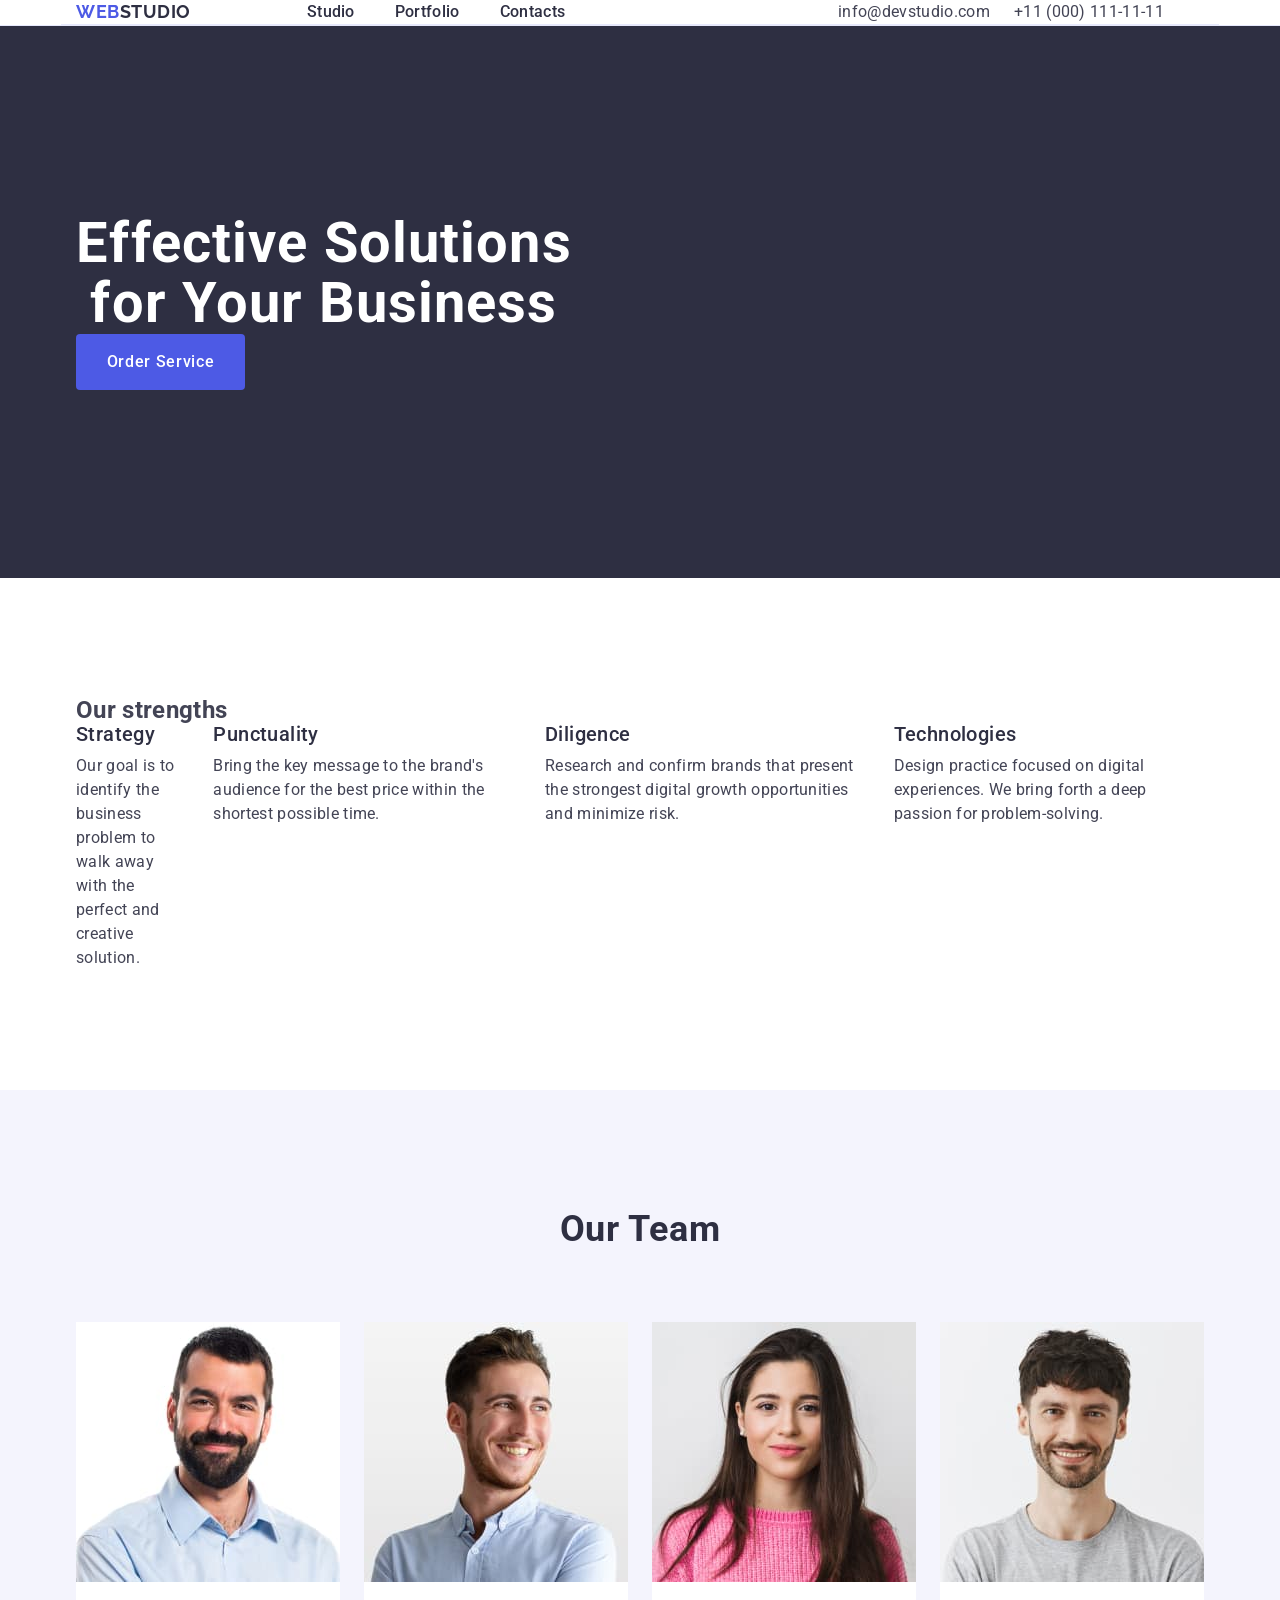
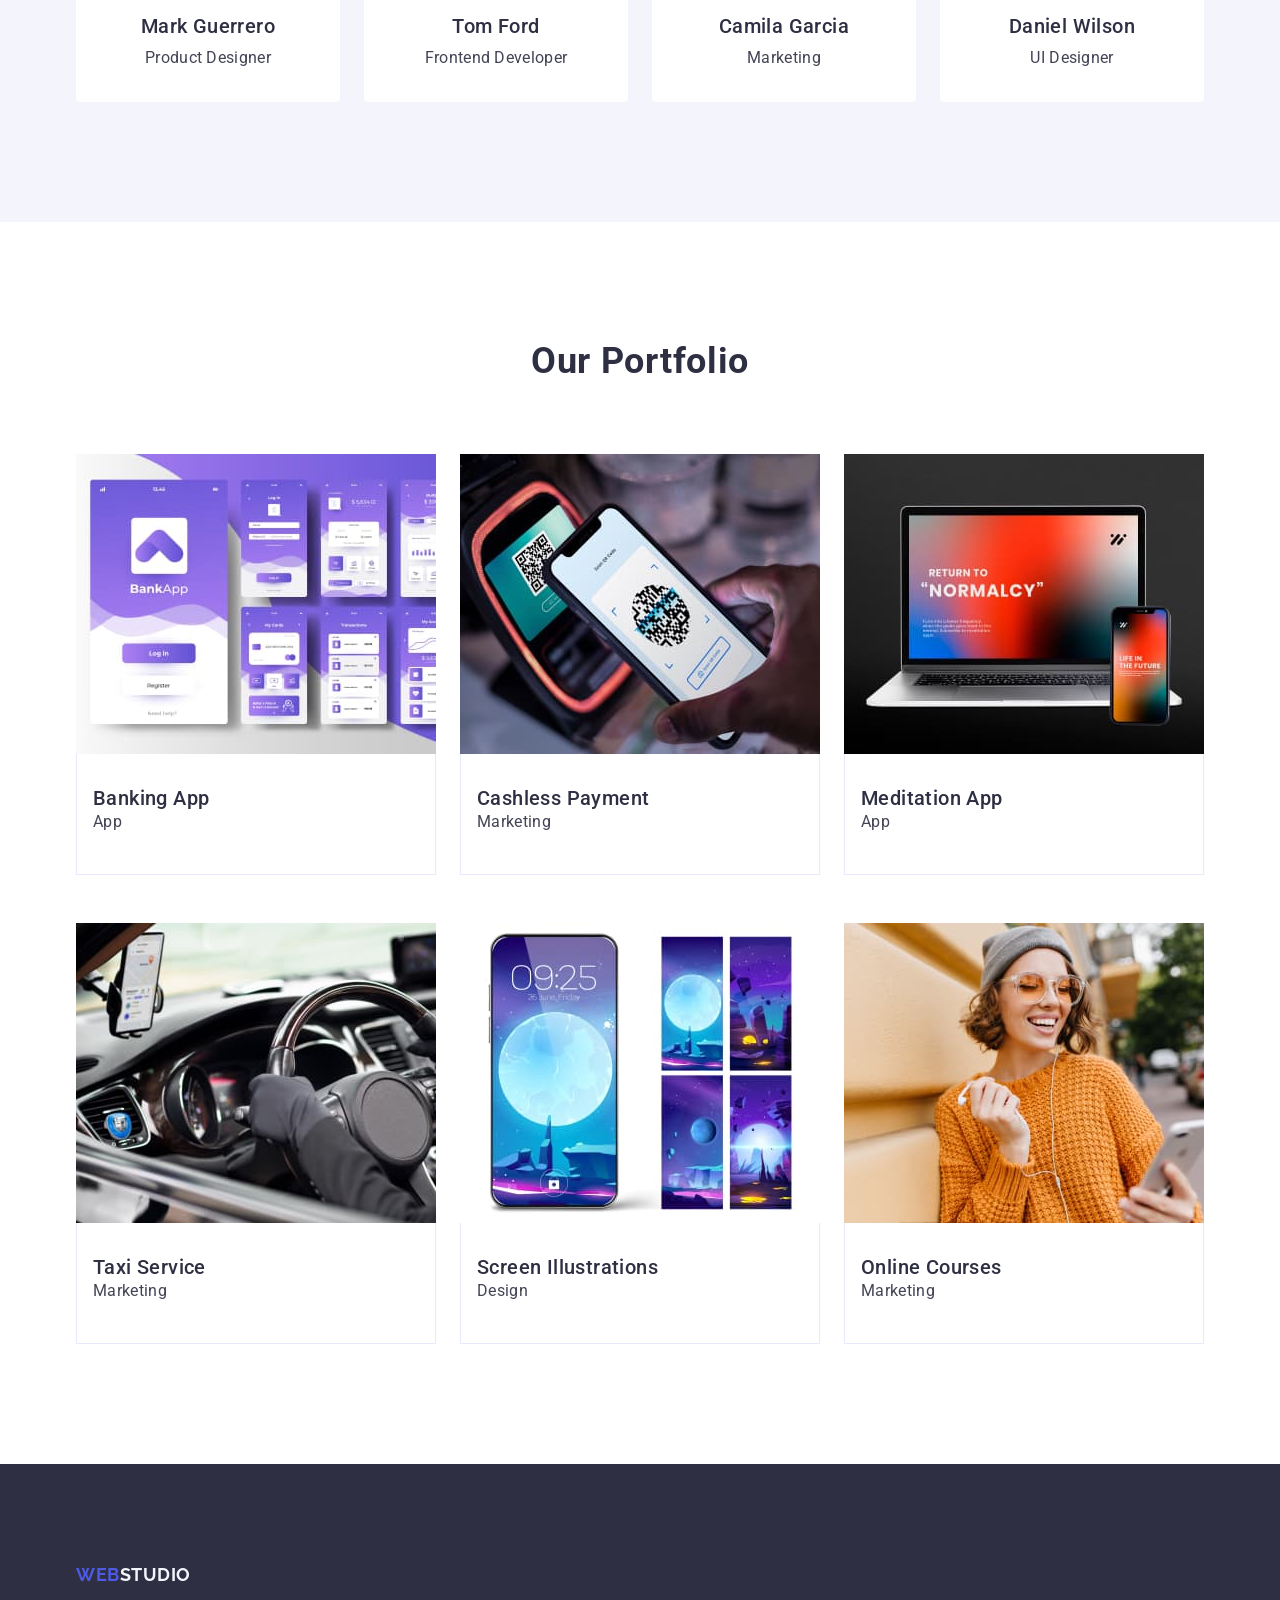
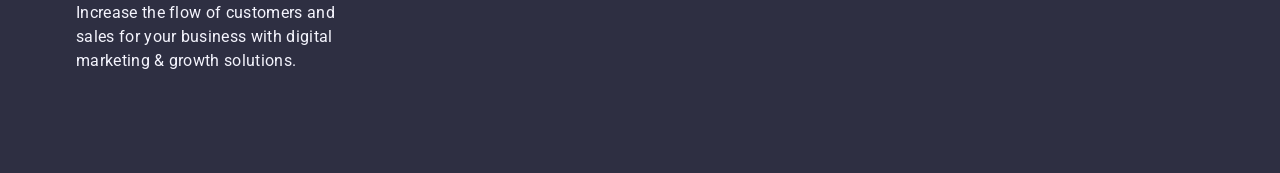
==== commit b4f913f3: "09.03 1" ====
--- a/index.html
+++ b/index.html
@@ -54,9 +54,9 @@
       </section>
       <section class="section section-two">
         <div class="container">
-          <h2>Our strengths</h2>
+          <h2 lass="visually-hidden">Our strengths</h2>
           <ul class="list">
-            <li>
+            <li class="strengths-list-element">
               <h3 class="strengths-title">Strategy</h3>
               <p class="strengths-description">
                 Our goal is to identify the business problem to walk away with
@@ -97,8 +97,10 @@
                 width="264"
                 alt="Photo of Mark Guerrero"
               />
-              <h3 class="employee-name">Mark Guerrero</h3>
-              <p class="employee-position">Product Designer</p>
+              <div class="employee-text">
+                <h3 class="employee-name">Mark Guerrero</h3>
+                <p class="employee-position">Product Designer</p>
+              </div>
             </li>
             <li class="team-list">
               <img
@@ -106,8 +108,10 @@
                 width="264"
                 alt="Photo of Tom Ford"
               />
-              <h3 class="employee-name">Tom Ford</h3>
-              <p class="employee-position">Frontend Developer</p>
+              <div class="employee-text">
+                <h3 class="employee-name">Tom Ford</h3>
+                <p class="employee-position">Frontend Developer</p>
+              </div>
             </li>
             <li class="team-list">
               <img
@@ -115,8 +119,10 @@
                 width="264"
                 alt="Photo of Camila Garcia"
               />
-              <h3 class="employee-name">Camila Garcia</h3>
-              <p class="employee-position">Marketing</p>
+              <div class="employee-text">
+                <h3 class="employee-name">Camila Garcia</h3>
+                <p class="employee-position">Marketing</p>
+              </div>
             </li>
             <li class="team-list">
               <img
@@ -124,8 +130,10 @@
                 width="264"
                 alt="Photo of Daniel Wilson"
               />
-              <h3 class="employee-name">Daniel Wilson</h3>
-              <p class="employee-position">UI Designer</p>
+              <div class="employee-text">
+                <h3 class="employee-name">Daniel Wilson</h3>
+                <p class="employee-position">UI Designer</p>
+              </div>
             </li>
           </ul>
         </div>
@@ -133,11 +141,13 @@
       <section class="section section-four">
         <div class="container">
           <h2 class="section-title">Our Portfolio</h2>
-          <ul class="list">
-            <li>
+          <ul class="list portfolio-list">
+            <li class="portfolio-list-element">
               <img src="./images/imga.jpg" width="360" alt="Apps wallpaper" />
-              <h3 class="photo-title">Banking App</h3>
-              <p class="photo-mark">App</p>
+              <div class="photo-text">
+                <h3 class="photo-title">Banking App</h3>
+                <p class="photo-mark">App</p>
+              </div>
             </li>
             <li>
               <img
@@ -145,8 +155,10 @@
                 width="360"
                 alt="Payment with phone"
               />
-              <h3 class="photo-title">Cashless Payment</h3>
-              <p class="photo-mark">Marketing</p>
+              <div class="photo-text">
+                <h3 class="photo-title">Cashless Payment</h3>
+                <p class="photo-mark">Marketing</p>
+              </div>
             </li>
             <li>
               <img
@@ -154,18 +166,24 @@
                 width="360"
                 alt="Laptop and smart phone"
               />
-              <h3 class="photo-title">Meditation App</h3>
-              <p class="photo-mark">App</p>
+              <div class="photo-text">
+                <h3 class="photo-title">Meditation App</h3>
+                <p class="photo-mark">App</p>
+              </div>
             </li>
             <li>
               <img src="./images/imgd.jpg" width="360" alt="Car" />
-              <h3 class="photo-title">Taxi Service</h3>
-              <p class="photo-mark">Marketing</p>
+              <div class="photo-text">
+                <h3 class="photo-title">Taxi Service</h3>
+                <p class="photo-mark">Marketing</p>
+              </div>
             </li>
             <li>
               <img src="./images/imge.jpg" width="360" alt="Phone wallpapers" />
-              <h3 class="photo-title">Screen Illustrations</h3>
-              <p class="photo-mark">Design</p>
+              <div class="photo-text">
+                <h3 class="photo-title">Screen Illustrations</h3>
+                <p class="photo-mark">Design</p>
+              </div>
             </li>
             <li>
               <img
@@ -173,8 +191,10 @@
                 width="360"
                 alt="Girl in the orange sweater"
               />
-              <h3 class="photo-title">Online Courses</h3>
-              <p class="photo-mark">Marketing</p>
+              <div class="photo-text">
+                <h3 class="photo-title">Online Courses</h3>
+                <p class="photo-mark">Marketing</p>
+              </div>
             </li>
           </ul>
         </div>
--- a/css/styles.css
+++ b/css/styles.css
@@ -31,6 +31,7 @@
 }
 .adress {
   font-style: normal;
+  margin-right: 40px;
 }
 .button {
   font-weight: 500;
@@ -40,6 +41,11 @@
   color: var(--white);
   background: var(--iris);
   cursor: pointer;
+  display: block;
+  min-width: 169px;
+  height: 56px;
+  border: none;
+  border-radius: 4px;
 }
 .button:hover {
   background-color: var(--ocean);
@@ -70,14 +76,21 @@
   line-height: 1.2;
   color: var(--navy-blue);
   letter-spacing: 0.02em;
+  text-align: center;
+  margin-bottom: 8px;
 }
 .employee-position {
   font-size: 16px;
   line-height: 1.5;
   color: var(--slate);
+  text-align: center;
+}
+.employee-text {
+  padding: 32px 16px;
 }
 .footer {
   background-color: var(--navy-blue);
+  padding: 100px 0;
 }
 .footer-text {
   font-size: 16px;
@@ -106,6 +119,7 @@
   font-weight: 500;
   font-size: 16px;
   line-height: 1.5;
+  padding: 24px 0 24px;
   color: var(--navy-blue);
 }
 .link-menu:hover {
@@ -118,6 +132,7 @@
   list-style: none;
   display: flex;
   flex-direction: row;
+  gap: 24px;
 }
 .list-menu {
   display: flex;
@@ -129,6 +144,7 @@
   font-weight: 700;
   font-size: 18px;
   line-height: 1.17;
+  margin-right: 76px;
   letter-spacing: 0.03em;
   color: var(--iris);
   text-transform: uppercase;
@@ -145,6 +161,7 @@
   text-align: center;
   letter-spacing: 0.02em;
   color: var(--white);
+  max-width: 496px;
 }
 .navigation {
   display: flex;
@@ -158,10 +175,24 @@
   letter-spacing: 0.02em;
   color: var(--navy-blue);
 }
+.photo-text {
+  padding: 32px 16px;
+  border: 1px solid #e7e9fc;
+  border-top: none;
+}
 .photo-mark {
   font-size: 16px;
   line-height: 1.5;
   color: var(--slate);
+  margin-bottom: 8px;
+}
+.portfolio-list {
+  flex-wrap: wrap;
+  column-gap: 24px;
+  row-gap: 48px;
+}
+.portfolio-list-element {
+  width: calc((100% - 48px) / 3);
 }
 .section {
   padding: 120px 0px 120px 0px;
@@ -174,19 +205,25 @@
   letter-spacing: 0.02em;
   text-transform: capitalize;
   color: var(--navy-blue);
+  margin-bottom: 72px;
 }
 .section-one {
   background-color: var(--navy-blue);
+  padding: 188px 0;
 }
 .section-three {
   background-color: var(--cloud);
 }
+.strengths-list-element {
+  width: calc((100% - 72px) / 4);
+}
 .strengths-title {
   font-weight: 500;
   font-size: 20px;
   line-height: 1.2;
   letter-spacing: 0.02em;
   color: var(--navy-blue);
+  margin-bottom: 8px;
 }
 .strengths-description {
   color: var(--slate);
@@ -199,4 +236,18 @@
 }
 .team-list {
   background-color: var(--white);
-}
+  width: calc((100% - 72px) / 4);
+  border-radius: 0px 0px 4px 4px;
+}
+.visually-hidden {
+  position: absolute;
+  width: 1px;
+  height: 1px;
+  margin: -1px;
+  border: 0;
+  padding: 0;
+  white-space: nowrap;
+  clip-path: inset(100%);
+  clip: rect(0 0 0 0);
+  overflow: hidden;
+}
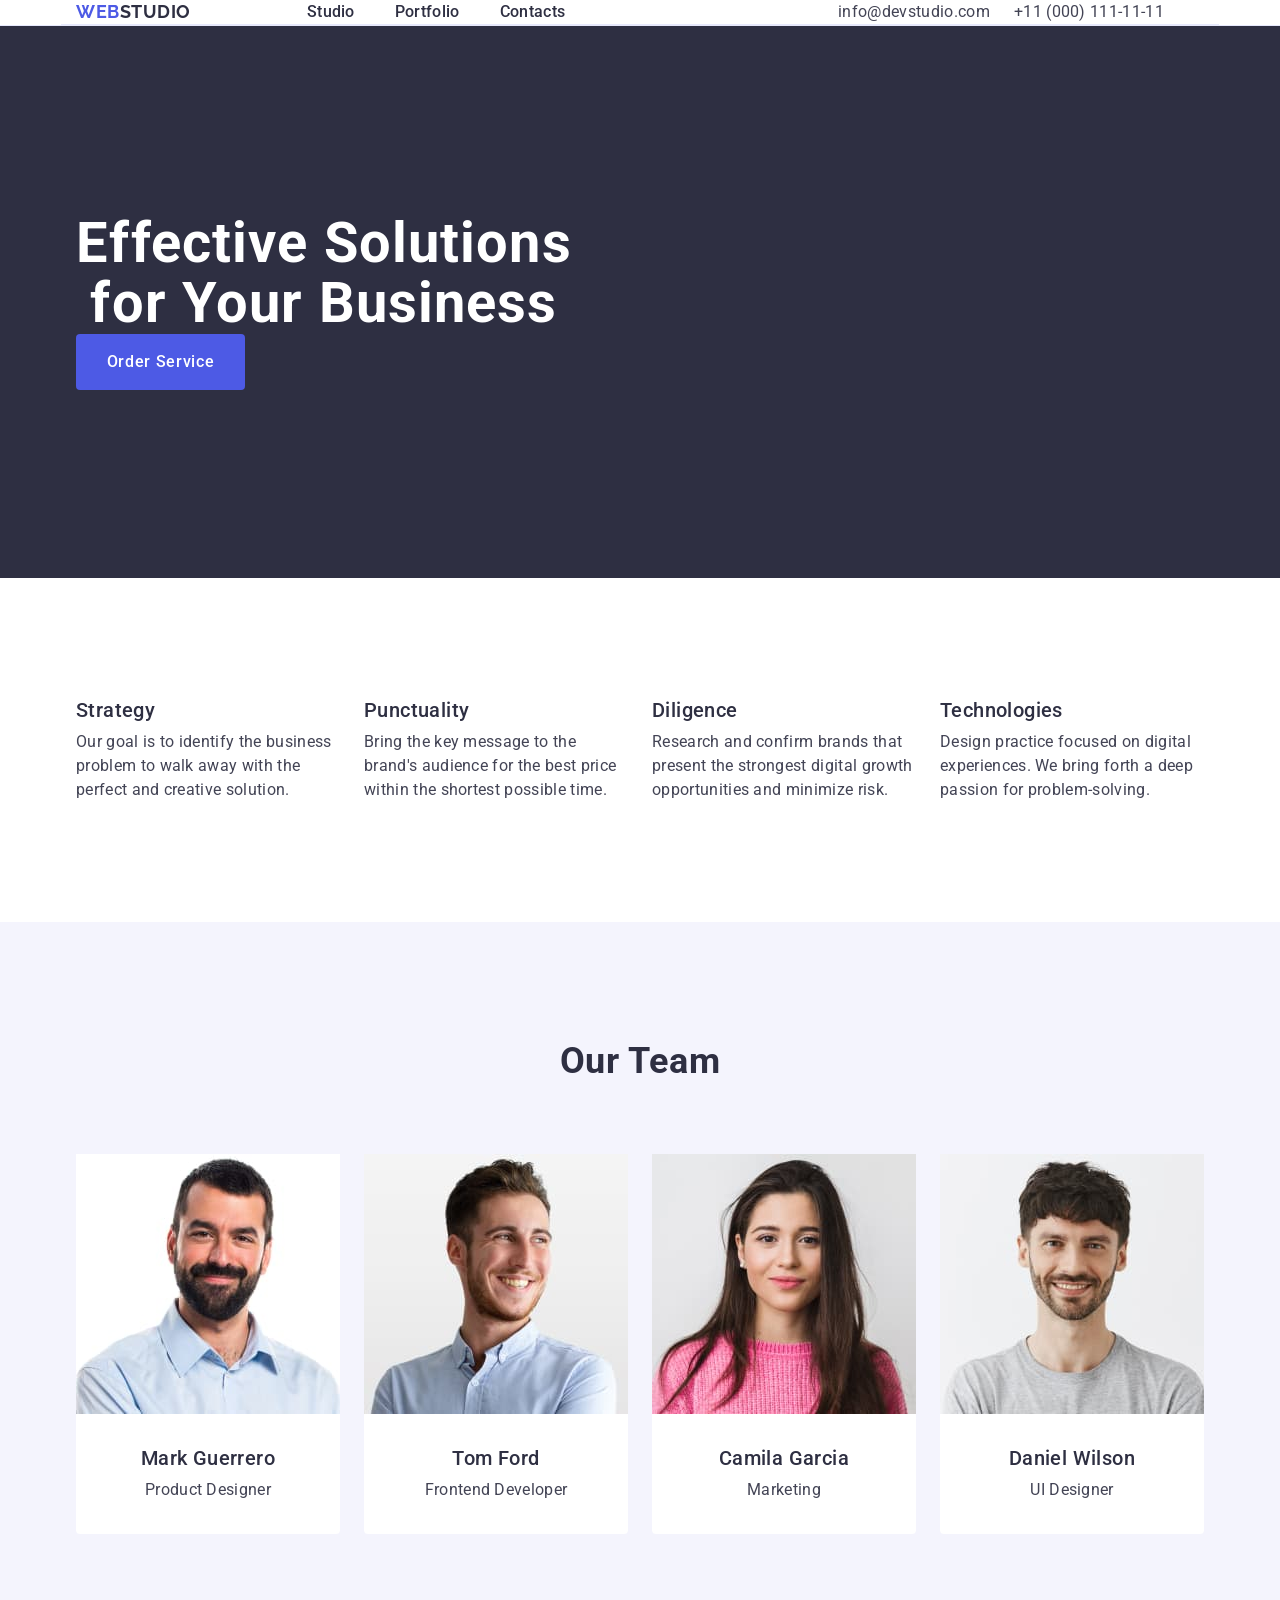
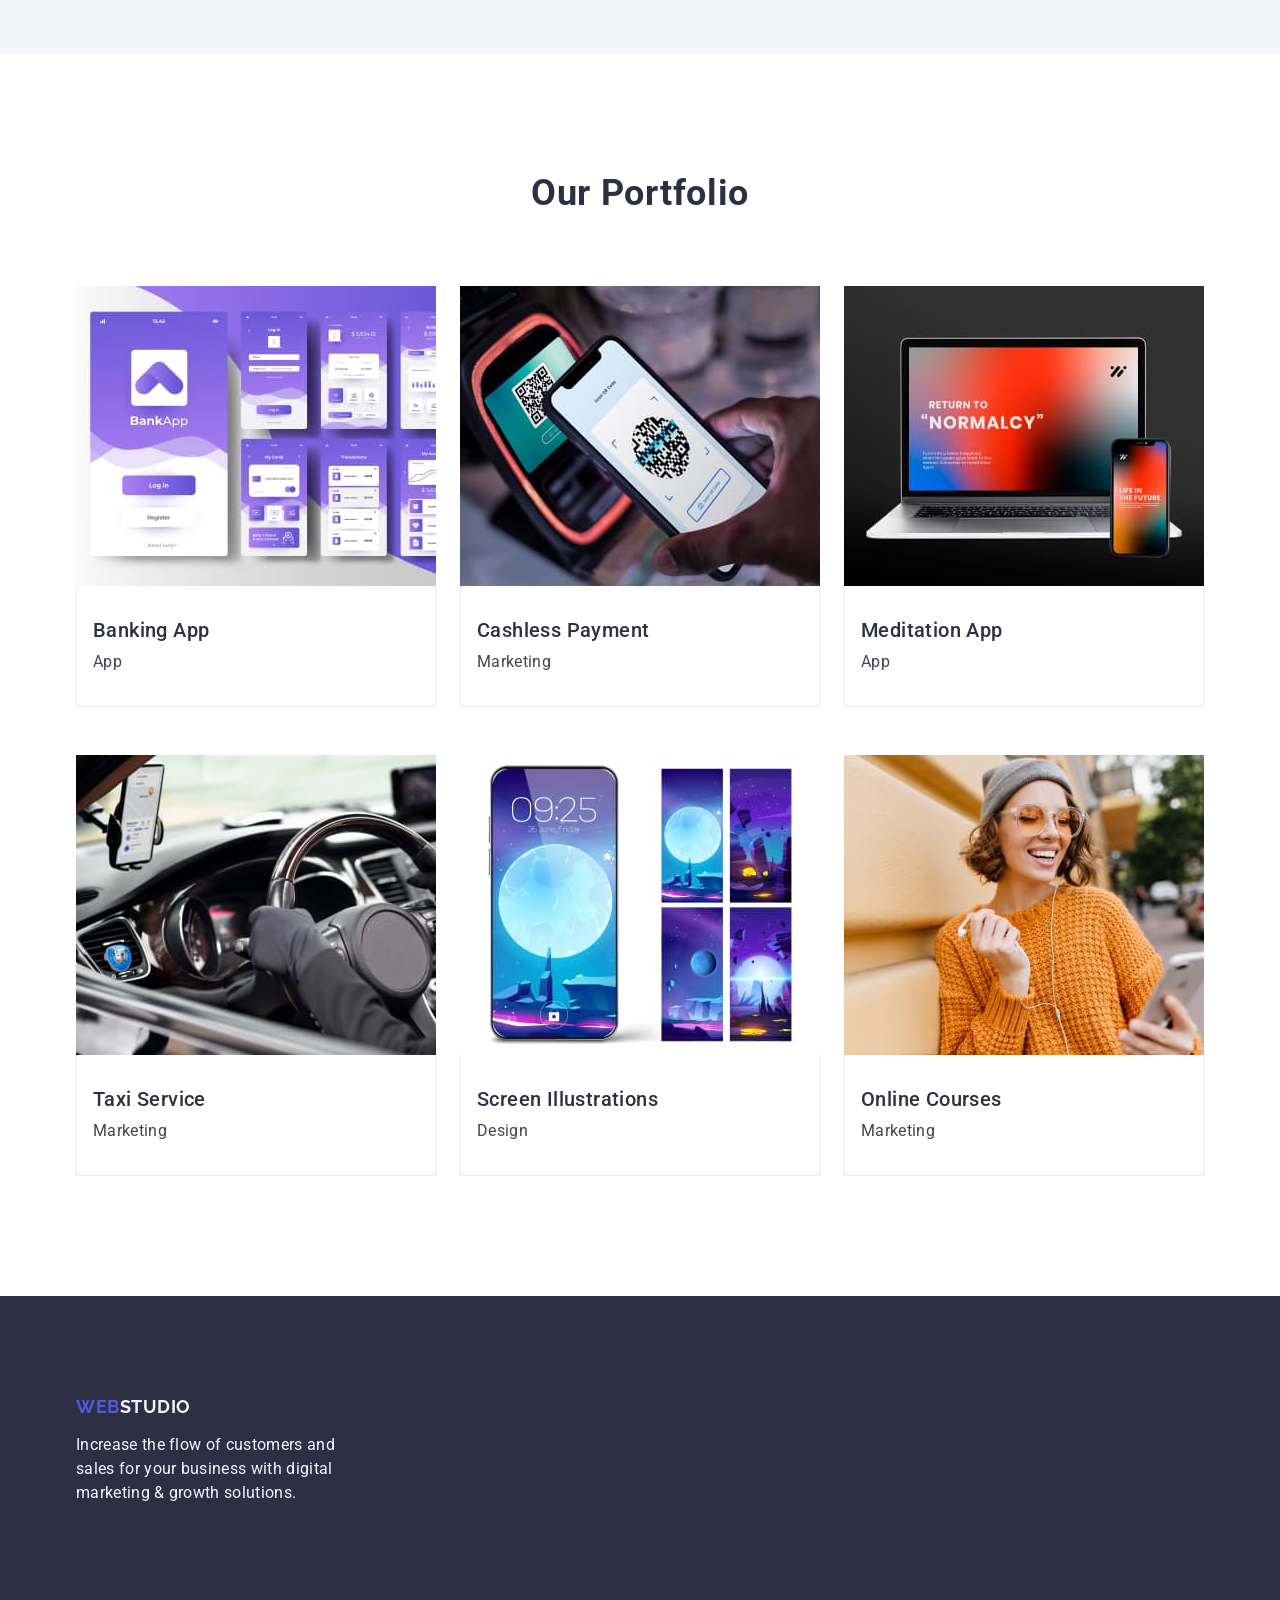
==== commit 15c13fe9: "09.03 2" ====
--- a/index.html
+++ b/index.html
@@ -54,7 +54,7 @@
       </section>
       <section class="section section-two">
         <div class="container">
-          <h2 lass="visually-hidden">Our strengths</h2>
+          <h2 class="visually-hidden">Our strengths</h2>
           <ul class="list">
             <li class="strengths-list-element">
               <h3 class="strengths-title">Strategy</h3>
@@ -63,21 +63,21 @@
                 the perfect and creative solution.
               </p>
             </li>
-            <li>
+            <li class="strengths-list-element">
               <h3 class="strengths-title">Punctuality</h3>
               <p class="strengths-description">
                 Bring the key message to the brand's audience for the best price
                 within the shortest possible time.
               </p>
             </li>
-            <li>
+            <li class="strengths-list-element">
               <h3 class="strengths-title">Diligence</h3>
               <p class="strengths-description">
                 Research and confirm brands that present the strongest digital
                 growth opportunities and minimize risk.
               </p>
             </li>
-            <li>
+            <li class="strengths-list-element">
               <h3 class="strengths-title">Technologies</h3>
               <p class="strengths-description">
                 Design practice focused on digital experiences. We bring forth a
@@ -149,7 +149,7 @@
                 <p class="photo-mark">App</p>
               </div>
             </li>
-            <li>
+            <li class="portfolio-list-element">
               <img
                 src="./images/imgb.jpg"
                 width="360"
@@ -160,7 +160,7 @@
                 <p class="photo-mark">Marketing</p>
               </div>
             </li>
-            <li>
+            <li class="portfolio-list-element">
               <img
                 src="./images/imgc.jpg"
                 width="360"
@@ -171,21 +171,21 @@
                 <p class="photo-mark">App</p>
               </div>
             </li>
-            <li>
+            <li class="portfolio-list-element">
               <img src="./images/imgd.jpg" width="360" alt="Car" />
               <div class="photo-text">
                 <h3 class="photo-title">Taxi Service</h3>
                 <p class="photo-mark">Marketing</p>
               </div>
             </li>
-            <li>
+            <li class="portfolio-list-element">
               <img src="./images/imge.jpg" width="360" alt="Phone wallpapers" />
               <div class="photo-text">
                 <h3 class="photo-title">Screen Illustrations</h3>
                 <p class="photo-mark">Design</p>
               </div>
             </li>
-            <li>
+            <li class="portfolio-list-element">
               <img
                 src="./images/imgf.jpg"
                 width="360"
--- a/css/styles.css
+++ b/css/styles.css
@@ -110,8 +110,6 @@
 .header-zero {
   border-bottom: 1px solid #e7e9fc;
 }
-.hidden {
-}
 .link {
   text-decoration: none;
 }
@@ -174,6 +172,7 @@
   line-height: 1.2;
   letter-spacing: 0.02em;
   color: var(--navy-blue);
+  margin-bottom: 8px;
 }
 .photo-text {
   padding: 32px 16px;
@@ -184,7 +183,6 @@
   font-size: 16px;
   line-height: 1.5;
   color: var(--slate);
-  margin-bottom: 8px;
 }
 .portfolio-list {
   flex-wrap: wrap;
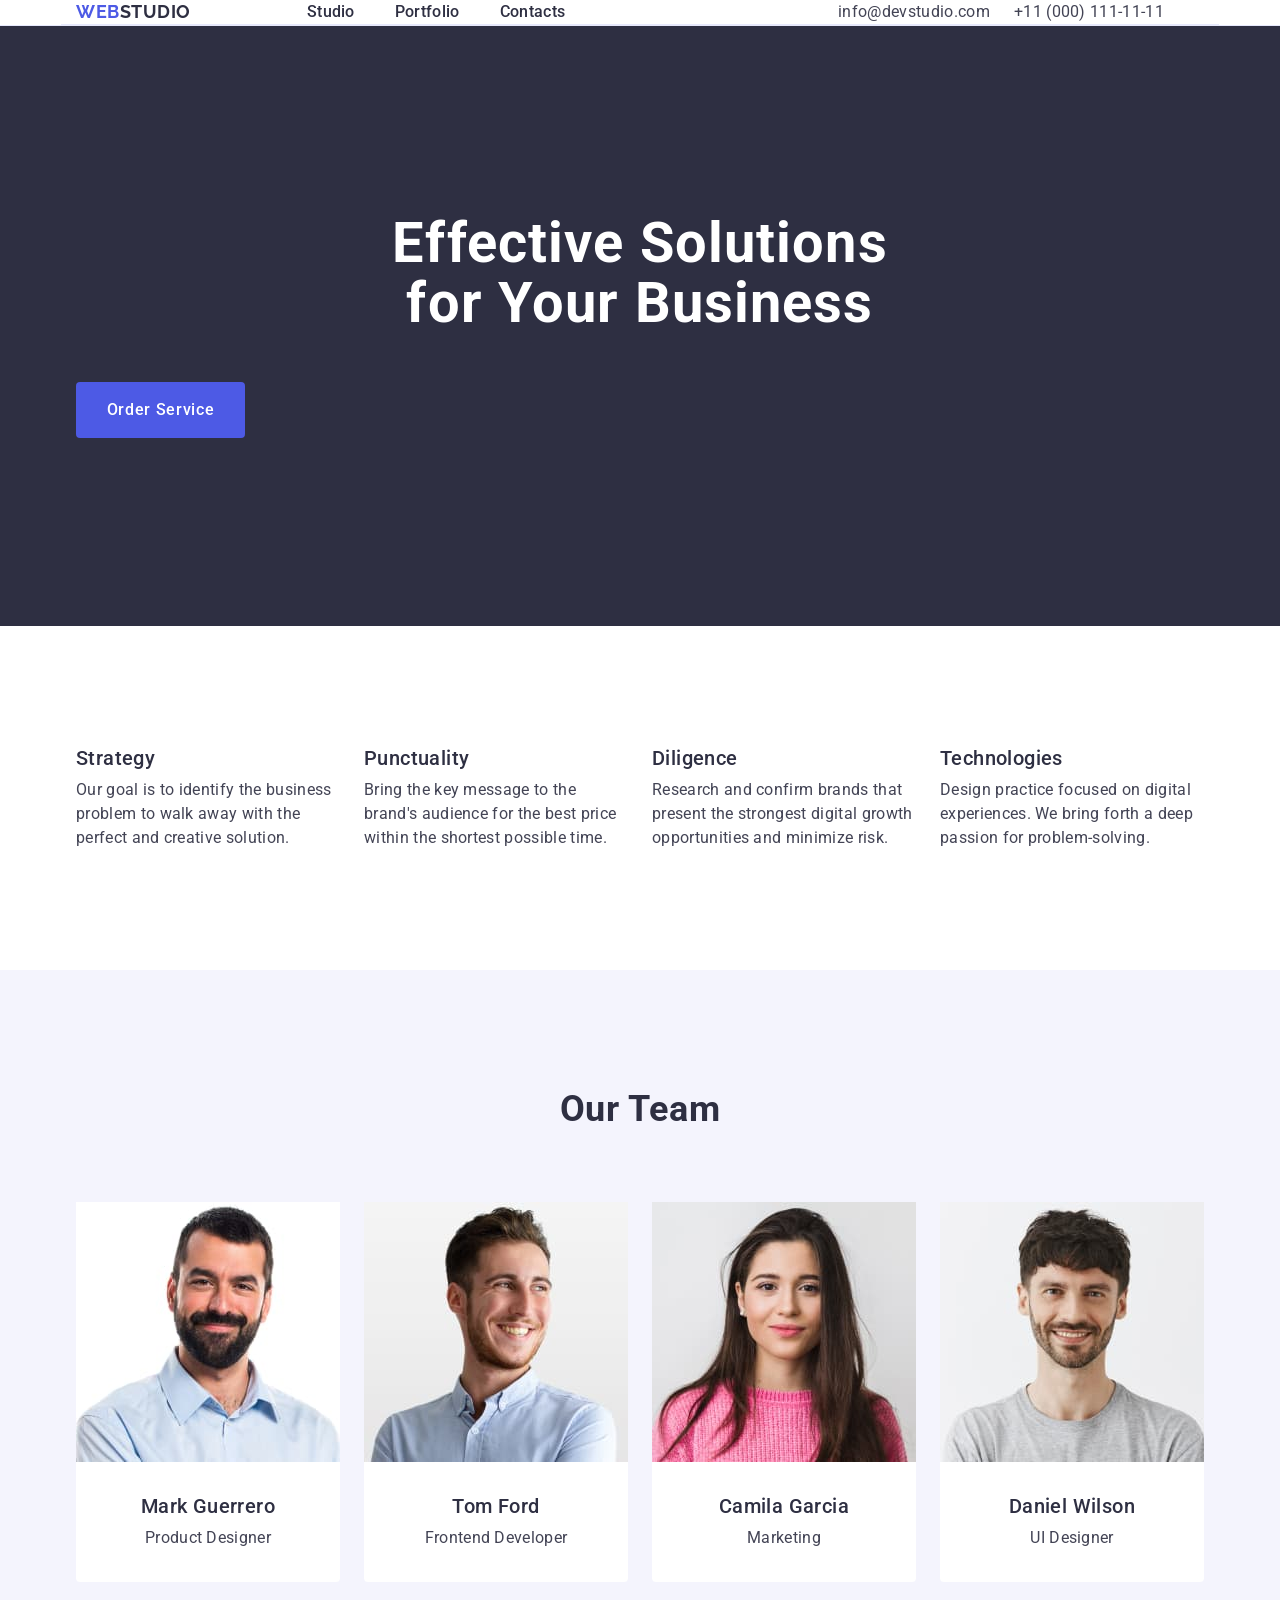
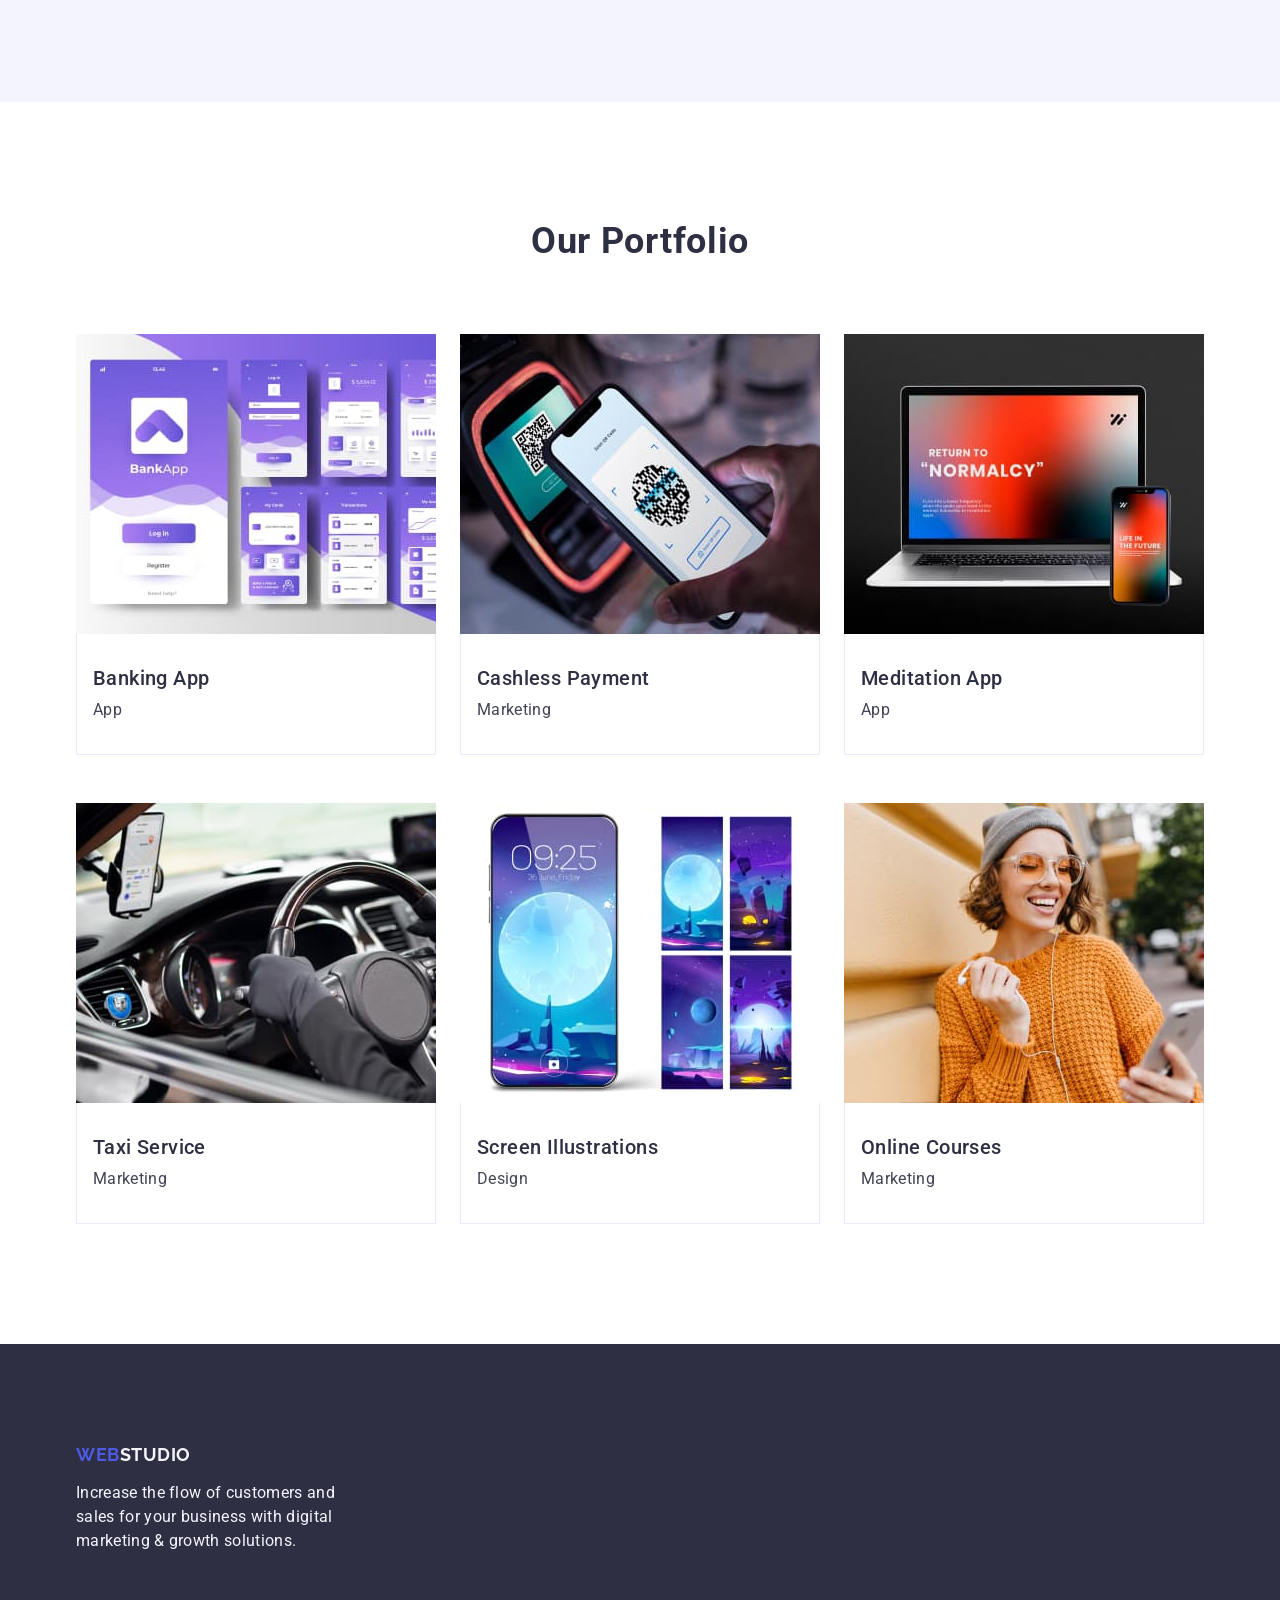
==== commit 7274c99b: "09.03 3" ====
--- a/index.html
+++ b/index.html
@@ -30,7 +30,7 @@
           </ul>
         </nav>
         <address class="adress">
-          <ul class="list">
+          <ul class="list adress-list">
             <li>
               <a class="link contacts" href="mailto:info@devstudio.com"
                 >info@devstudio.com</a
--- a/css/styles.css
+++ b/css/styles.css
@@ -33,6 +33,9 @@
   font-style: normal;
   margin-right: 40px;
 }
+.adress-list {
+  gap: 40px;
+}
 .button {
   font-weight: 500;
   font-size: 16px;
@@ -160,6 +163,7 @@
   letter-spacing: 0.02em;
   color: var(--white);
   max-width: 496px;
+  margin: 0 auto 48px;
 }
 .navigation {
   display: flex;
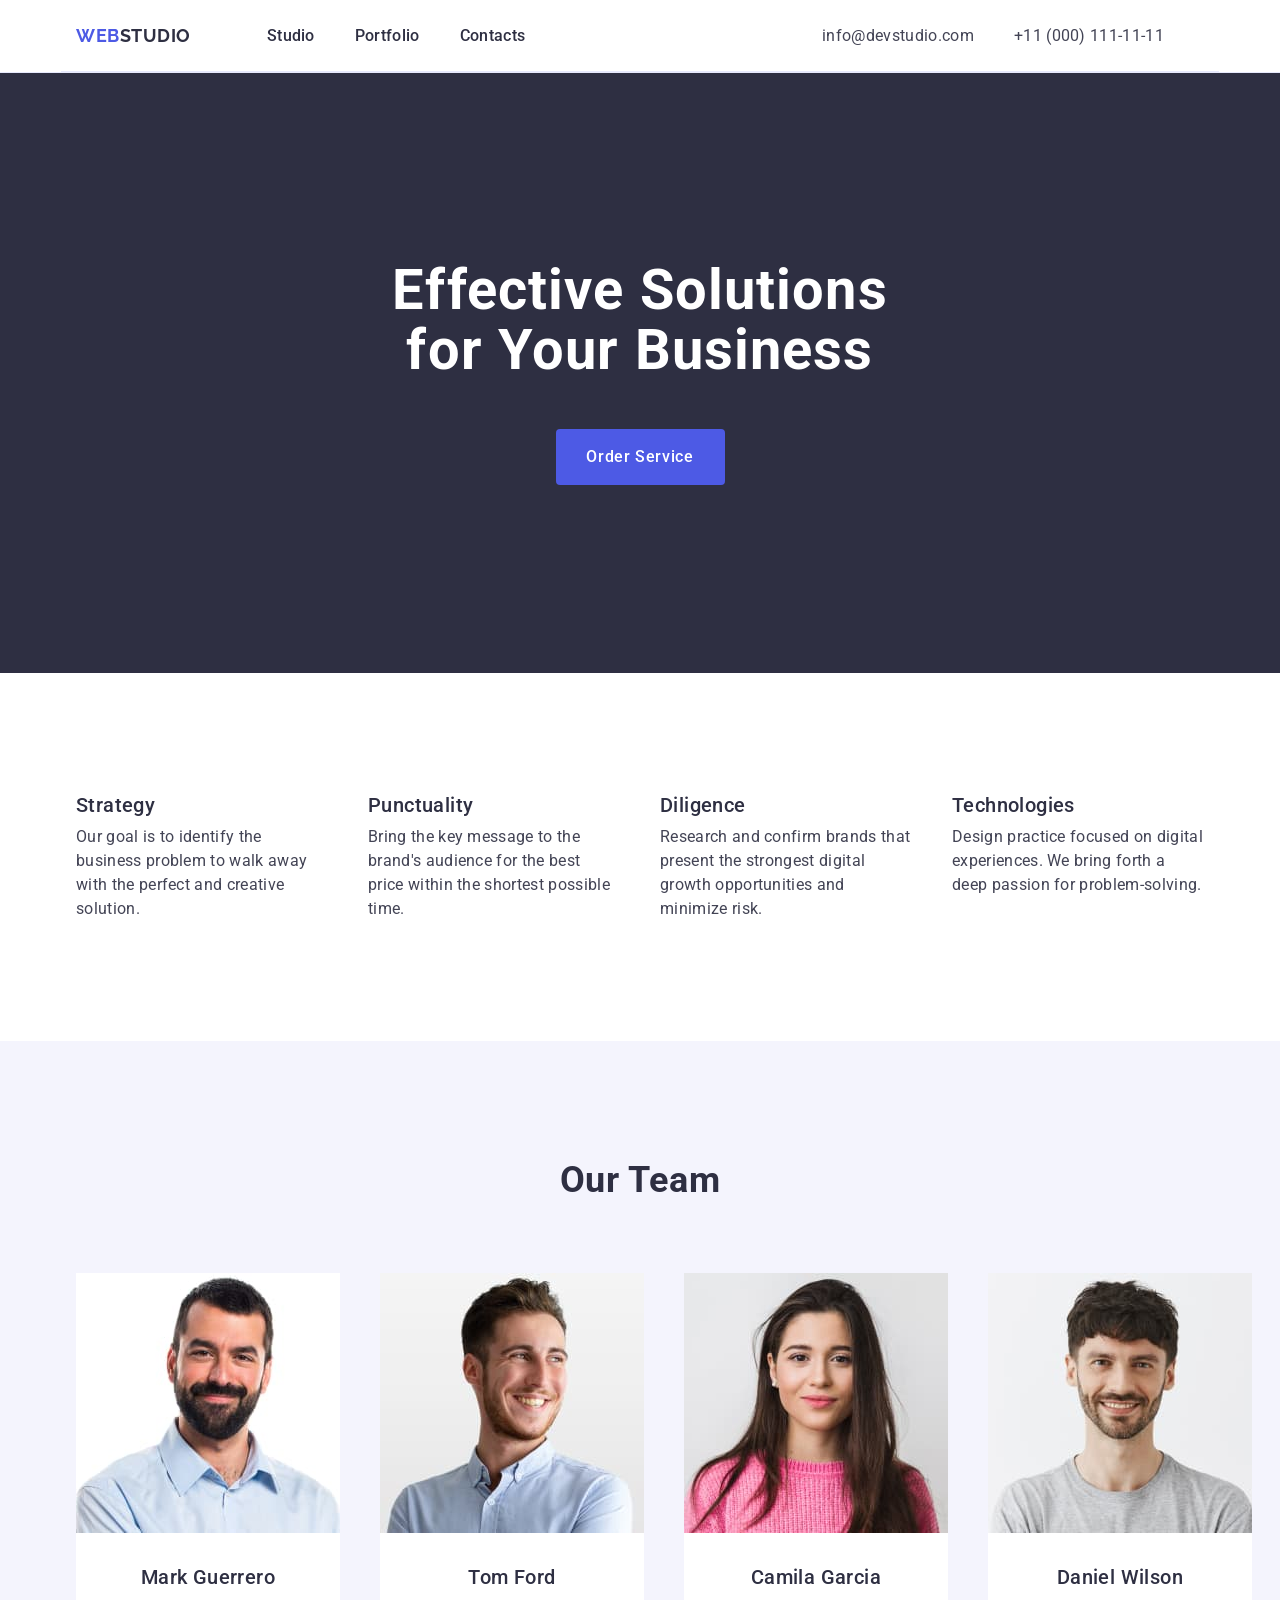
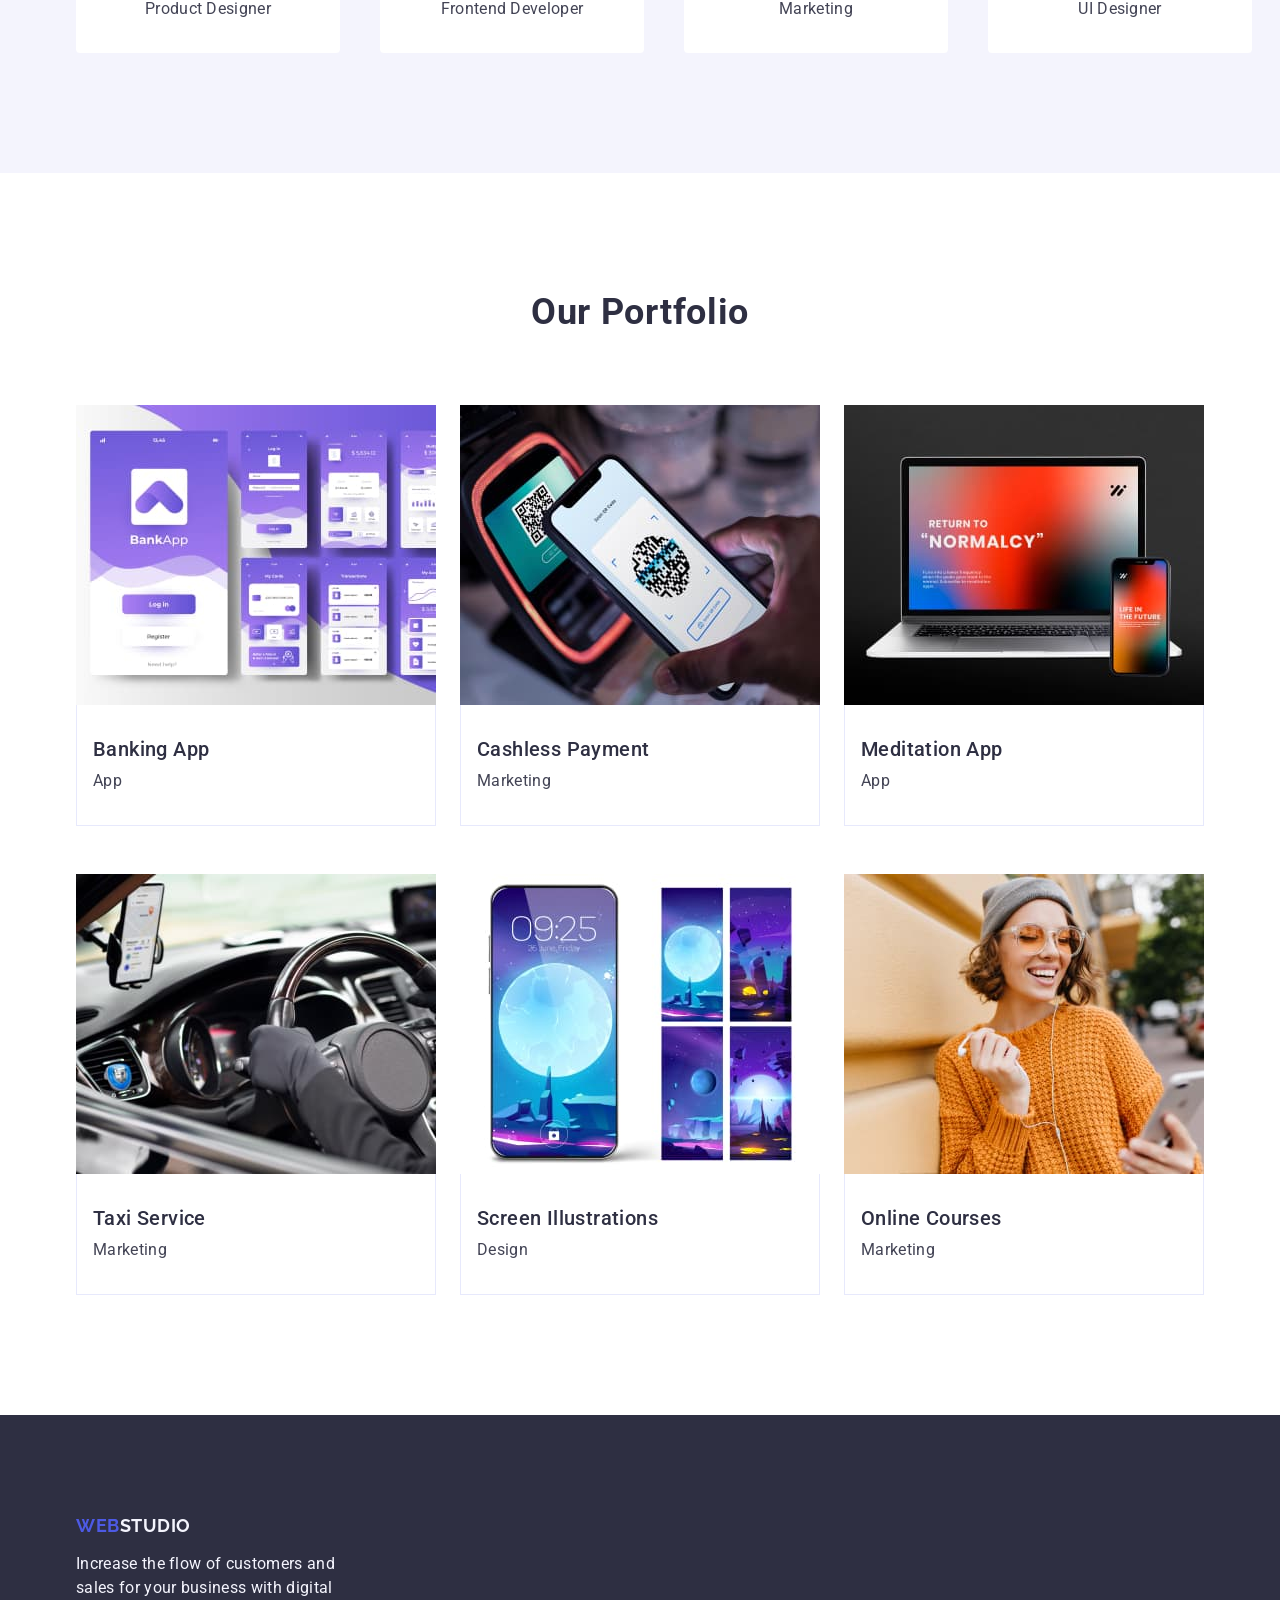
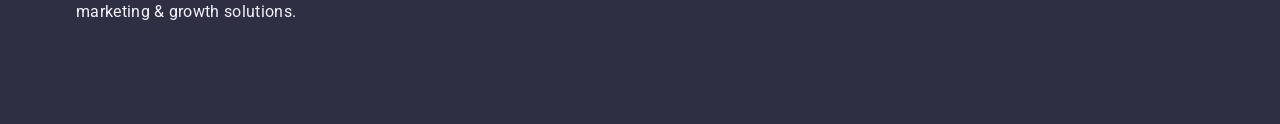
==== commit e7f2ca12: "13.1" ====
--- a/index.html
+++ b/index.html
@@ -11,7 +11,7 @@
       href="https://cdnjs.cloudflare.com/ajax/libs/modern-normalize/2.0.0/modern-normalize.min.css"
     />
     <link
-      href="https://fonts.googleapis.com/css2?family=Raleway:wght@800&family=Roboto:wght@400;500;700;900&display=swap"
+      href="https://fonts.googleapis.com/css2?family=Raleway:wght@700&family=Roboto:wght@400;500;700;900&display=swap"
       rel="stylesheet"
     />
     <link rel="stylesheet" href="./css/styles.css" />
--- a/css/styles.css
+++ b/css/styles.css
@@ -34,6 +34,7 @@
   margin-right: 40px;
 }
 .adress-list {
+  display: flex;
   gap: 40px;
 }
 .button {
@@ -45,6 +46,8 @@
   background: var(--iris);
   cursor: pointer;
   display: block;
+  text-align: center;
+  margin: 0 auto;
   min-width: 169px;
   height: 56px;
   border: none;
@@ -69,7 +72,6 @@
 }
 .container {
   margin: 0 auto;
-  justify-content: center;
   width: 1158px;
   padding: 0 15px;
 }
@@ -89,7 +91,11 @@
   text-align: center;
 }
 .employee-text {
-  padding: 32px 16px;
+  padding: 32px 0;
+}
+.features-list {
+  display: flex;
+  gap: 24px;
 }
 .footer {
   background-color: var(--navy-blue);
@@ -104,11 +110,10 @@
 }
 .header {
   display: flex;
-  margin: 0 auto;
   border-bottom: 1px solid var(--CORNFLOWER, #e7e9fc);
-  background: var(--WHITE, #fff);
   justify-content: space-between;
   align-items: center;
+  height: 72px;
 }
 .header-zero {
   border-bottom: 1px solid #e7e9fc;
@@ -133,7 +138,7 @@
   list-style: none;
   display: flex;
   flex-direction: row;
-  gap: 24px;
+  gap: 40px;
 }
 .list-menu {
   display: flex;
@@ -168,7 +173,6 @@
 .navigation {
   display: flex;
   align-items: center;
-  gap: 40px;
 }
 .photo-title {
   font-weight: 500;
